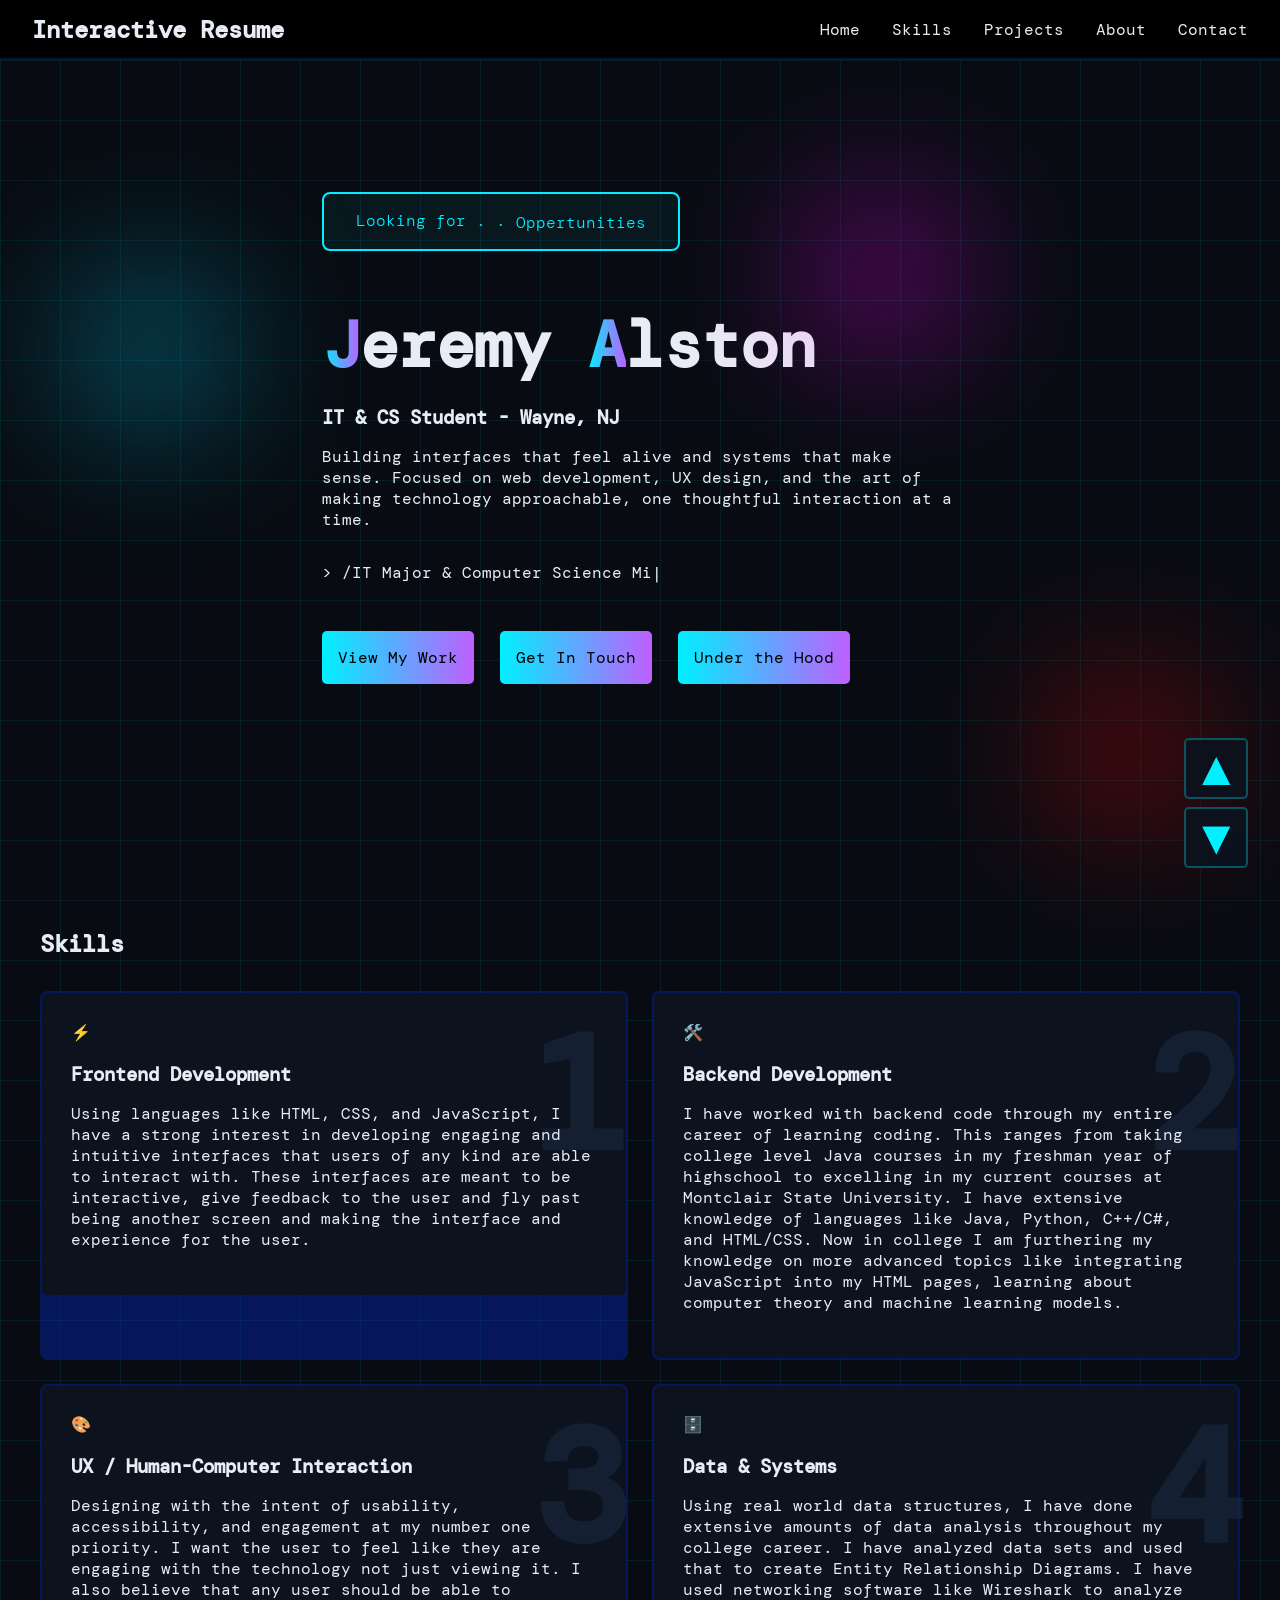
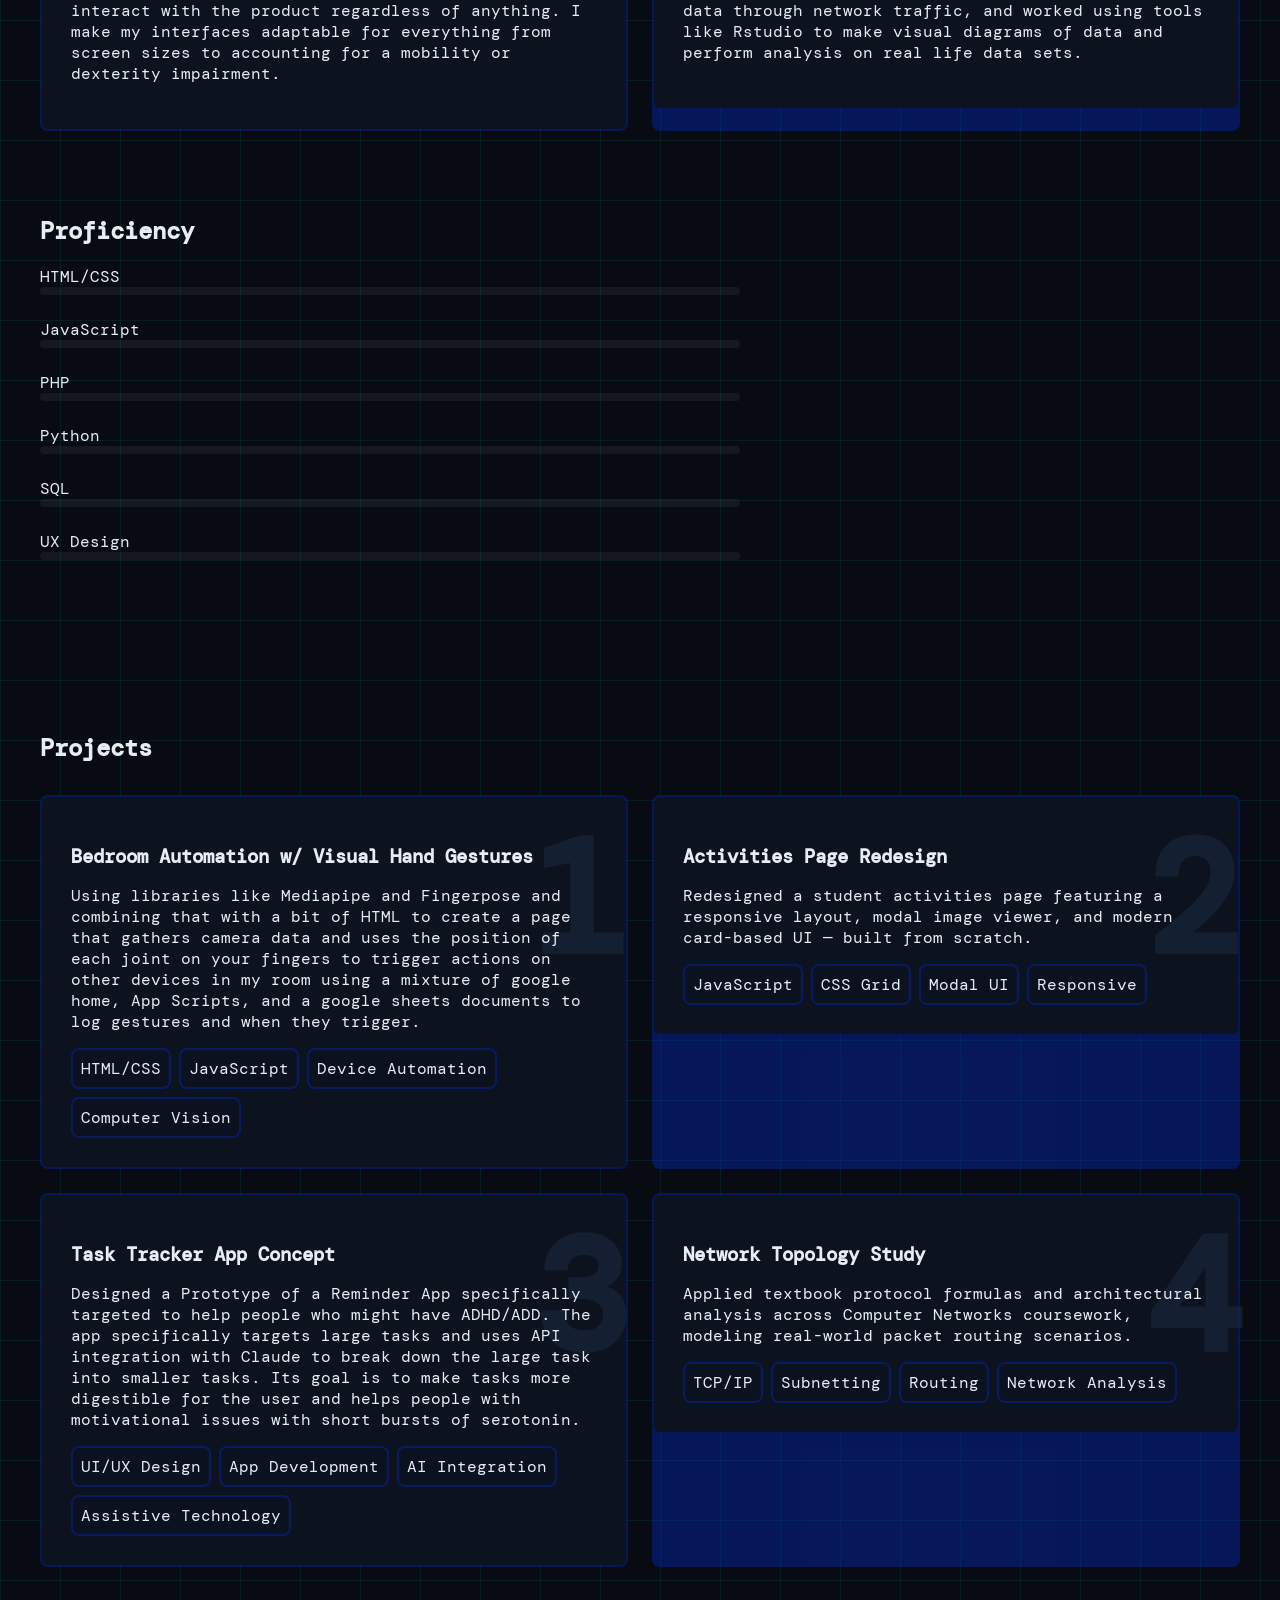
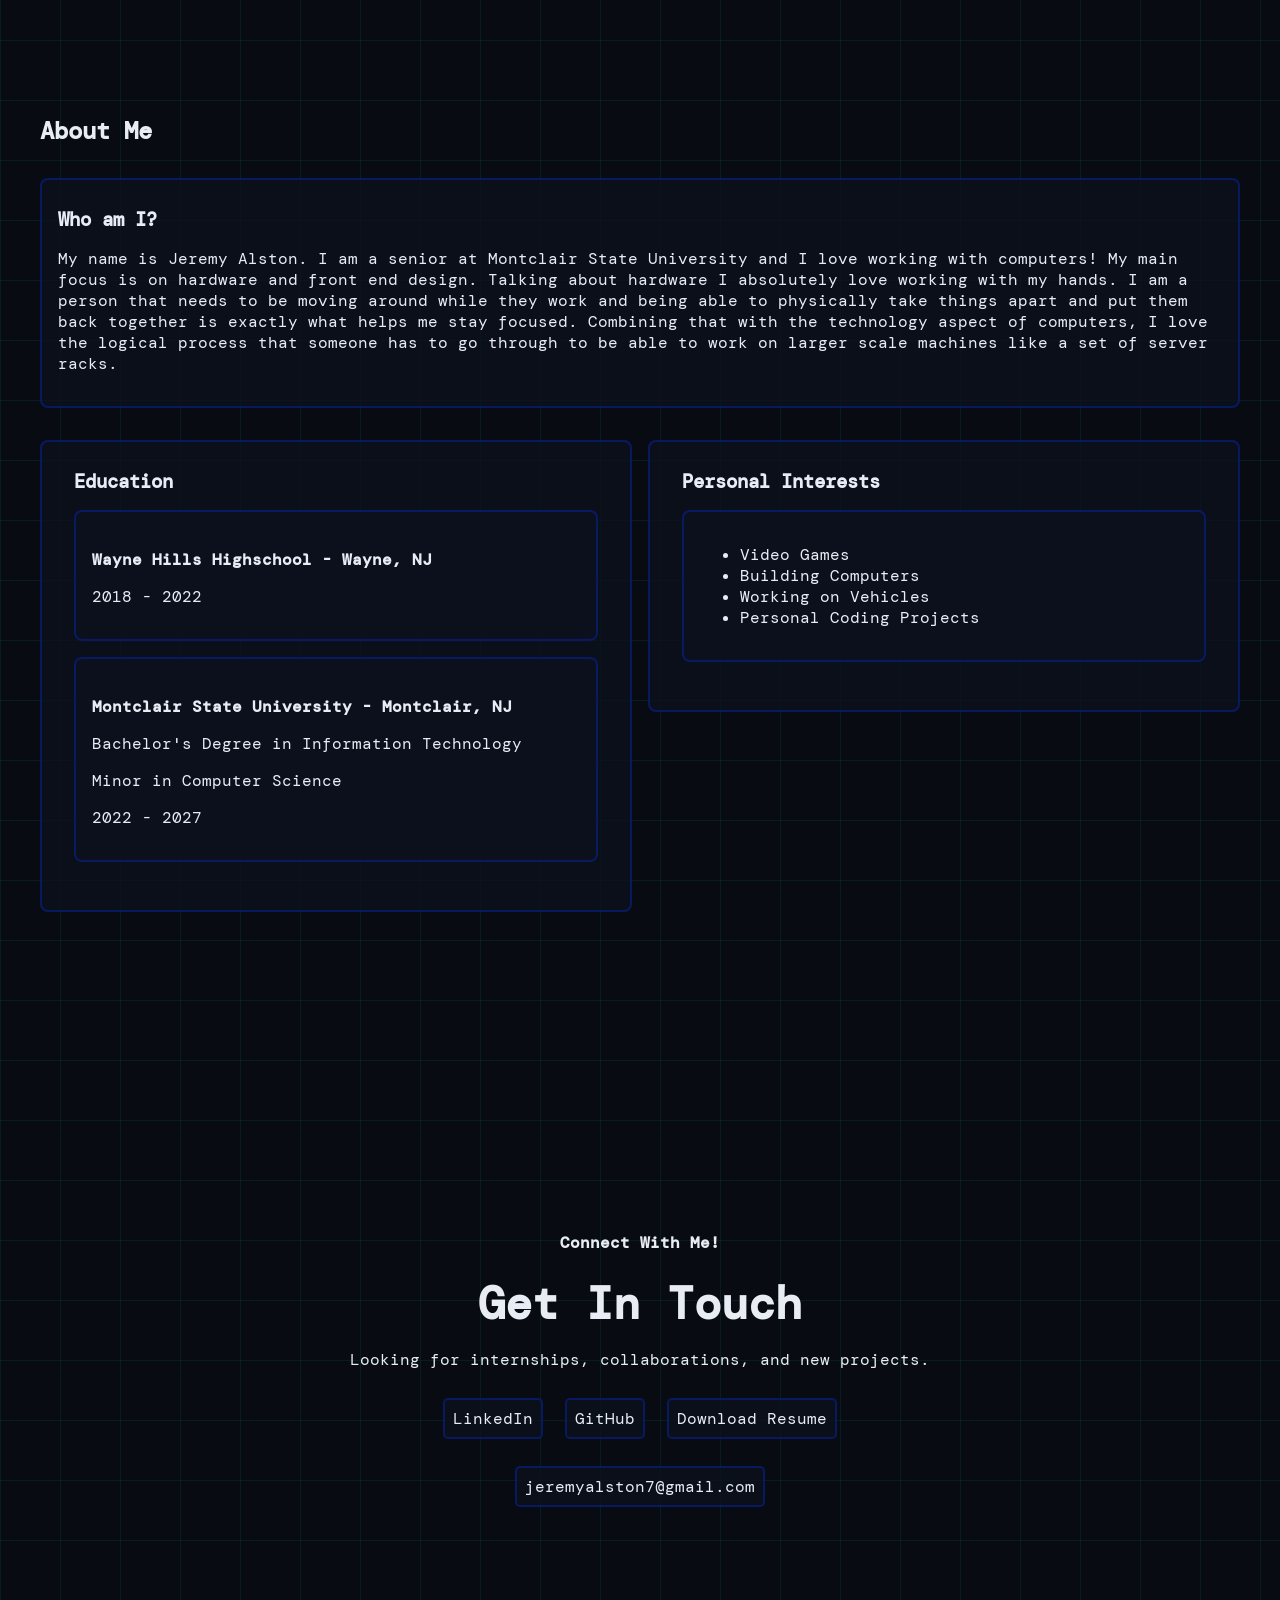
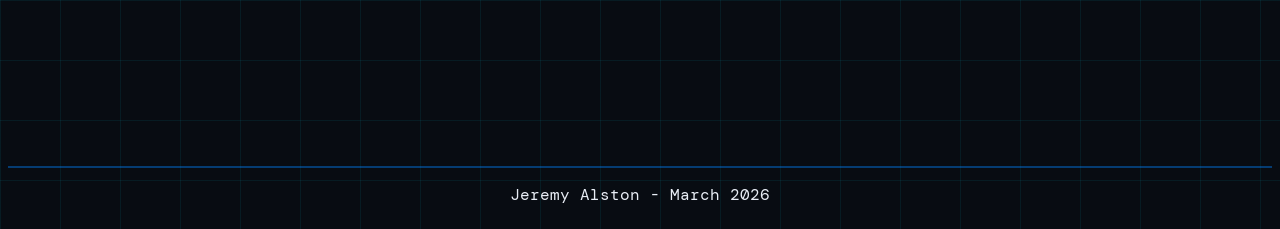
==== index.html @ 50da5c49 "V1.0 Interactive Resume" ====
<!DOCTYPE html>
<html lang="en">
<head>
    <title>Resume-learningV1</title>
    <meta name="viewport" content="width=device-width, initial-scale=1.0">
    <meta charset="UTF-8">
    <link rel="stylesheet" href="style.css">
    <link href="https://fonts.googleapis.com/css2?family=Syne:wght@400;600;700;800&family=DM+Mono:wght@300;400;500&display=swap" rel="stylesheet"/>
</head>

<body>

<!-- ------------------BACKGROUND BLURED ORBS------------------ -->
    <div class="orb1"></div>
    <div class="orb2"></div>
    <div class="orb3"></div>

<!-- ------------------MOBILE MENU OVERLAY------------------ -->
    <div id="mobile-menu-overlay"></div>

<!-- ------------------MOBILE MENU PANEL------------------ -->
    <div id="mobile-menu">
        <ul>
            <li><a href="#home">Home</a></li>
            <li><a href="#skills">Skills</a></li>
            <li><a href="#projects">Projects</a></li>
            <li><a href="#about">About</a></li>
            <li><a href="#contact">Contact</a></li>
        </ul>
    </div>

<!-- ------------------NAVIGATION BAR------------------ -->
    <nav>
        <span id="nav-title">Interactive Resume</span>
        
        <ul id="nav-links">
            <li><a href="#home">Home</a></li>
            <li><a href="#skills">Skills</a></li>
            <li><a href="#projects">Projects</a></li>
            <li><a href="#about">About</a></li>
            <li><a href="#contact">Contact</a></li>
        </ul>

        <button id="hamburger" aria-label="Open menu">
            <span></span>
            <span></span>
            <span></span>
        </button>
    </nav>

<!-- ------------------HOME SECTION------------------ -->
    <section id="home" class="reveal">
        <div id="home-banner-group">
            <span id="home-banner">Looking for . . <span id="slot-text-animation"></span></span>
        </div>
        
        <h1><span class="gradient-text">J</span>eremy <span class="gradient-text">A</span>lston</h1>
        <h3>IT & CS Student - Wayne, NJ</h3>
        <p id="home-text">Building interfaces that feel alive and systems that make sense. Focused on web development, UX design, and the art of making technology approachable, one thoughtful interaction at a time.</p>
        
        <div class="typing-container">
            <span>> /</span><span id="typing-animation"></span><span class="cursor">|</span>
        </div>
        
        <div class="btn-group">
            <a class="btn" href="#projects">View My Work</a>
            <a class="btn" href="#contact">Get In Touch</a>
            <a class="btn" href="features.html">Under the Hood</a>
        </div>

    </section>

<!-- ------------------SKILLS SECTION------------------ -->
    <section id="skills">
        <h2 id="skills-title">Skills</h2>

        <div class="skill-grid">
            <!-- CARD 1 -->
            <div class="skill-card reveal">
                <div class="card-inner">
                    <span class="card-number">1</span>
                    <span>⚡</span>
                    <h3>Frontend Development</h3>
                    <p>Using languages like HTML, CSS, and JavaScript, I have a strong interest in developing engaging and intuitive interfaces that users of any kind are able to interact with. These interfaces are meant to be interactive, give feedback to the user and fly past being another screen and making the interface and experience for the user.</p>
                </div>
            </div>

            <!-- CARD 2 -->
            <div class="skill-card reveal">
                <div class="card-inner">
                    <span class="card-number">2</span>
                    <span>🛠️</span>
                    <h3>Backend Development</h3>
                    <p>I have worked with backend code through my entire career of learning coding. This ranges from taking college level Java courses in my freshman year of highschool to excelling in my current courses at Montclair State University. I have extensive knowledge of languages like Java, Python, C++/C#, and HTML/CSS. Now in college I am furthering my knowledge on more advanced topics like integrating JavaScript into my HTML pages, learning about computer theory and machine learning models.</p>
                </div>
            </div>

            <!-- CARD 3 -->
            <div class="skill-card reveal">
                <div class="card-inner">
                    <span class="card-number">3</span>
                    <span>🎨</span>
                    <h3>UX / Human-Computer Interaction</h3>
                    <p>Designing with the intent of usability, accessibility, and engagement at my number one priority. I want the user to feel like they are engaging with the technology not just viewing it. I also believe that any user should be able to interact with the product regardless of anything. I make my interfaces adaptable for everything from screen sizes to accounting for a mobility or dexterity impairment.</p>
                </div>
            </div>

            <!-- CARD 4 -->
            <div class="skill-card reveal">
                <div class="card-inner">
                    <span class="card-number">4</span>
                    <span>🗄️</span>
                    <h3>Data & Systems</h3>
                    <p>Using real world data structures, I have done extensive amounts of data analysis throughout my college career. I have analyzed data sets and used that to create Entity Relationship Diagrams. I have used networking software like Wireshark to analyze data through network traffic, and worked using tools like Rstudio to make visual diagrams of data and perform analysis on real life data sets.</p>
                </div>
            </div>
        </div>

    </section>

<!-- ------------------PROFICIENCY BARS------------------ -->
    <section id="prof-bar-section">
        <div id="prof-bar-group">
            <h2>Proficiency</h2>
            
            <span class="prof-bar-label">HTML/CSS</span>
            <div class="track-border">
                <div data-width="75%"></div>
            </div>

            <span class="prof-bar-label">JavaScript</span>
            <div class="track-border">
                <div data-width="35%"></div>
            </div>

            <span class="prof-bar-label">PHP</span>
            <div class="track-border">
                <div data-width="25%"></div>
            </div>

            <span class="prof-bar-label">Python</span>
            <div class="track-border">
                <div data-width="40%"></div>
            </div>

            <span class="prof-bar-label">SQL</span>
            <div class="track-border">
                <div data-width="45%"></div>
            </div>

            <span class="prof-bar-label">UX Design</span>
            <div class="track-border">
                <div data-width="80%"></div>
            </div>
        </div>
    </section>

<!-- ------------------PROJECTS SECTION------------------ -->
    <section id="projects">
        <h2 id="projects-title">Projects</h2>
        
        <div class="projects-grid">
            <!-- CARD 1 -->
            <div class="projects-card reveal">
                <div class="card-inner">
                    <span class="card-number">1</span>
                    <h3>Bedroom Automation w/ Visual Hand Gestures</h3>
                    <p>Using libraries like Mediapipe and Fingerpose and combining that with a bit of HTML to create a page that gathers camera data and uses the position of each joint on your fingers to trigger actions on other devices in my room using a mixture of google home, App Scripts, and a google sheets documents to log gestures and when they trigger.</p>
                    <div class="tag-group">
                        <span class="project-tags">HTML/CSS</span>
                        <span class="project-tags">JavaScript</span>
                        <span class="project-tags">Device Automation</span>
                        <span class="project-tags">Computer Vision</span>
                    </div>
                </div>
            </div>

            <!-- CARD 2 -->
            <div class="projects-card reveal">
                <div class="card-inner">
                    <span class="card-number">2</span>
                    <h3>Activities Page Redesign</h3>
                    <p>Redesigned a student activities page featuring a responsive layout, modal image viewer, and modern card-based UI — built from scratch.</p>
                    <div class="tag-group">
                        <span class="project-tags">JavaScript</span>
                        <span class="project-tags">CSS Grid</span>
                        <span class="project-tags">Modal UI</span>
                        <span class="project-tags">Responsive</span>
                    </div>
                </div>    
            </div>

            <!-- CARD 3 -->
            <div class="projects-card reveal">
                <div class="card-inner">
                    <span class="card-number">3</span>
                    <h3>Task Tracker App Concept</h3>
                    <p>Designed a Prototype of a Reminder App specifically targeted to help people who might have ADHD/ADD. The app specifically targets large tasks and uses API integration with Claude to break down the large task into smaller tasks. Its goal is to make tasks more digestible for the user and helps people with motivational issues with short bursts of serotonin.</p>
                    <div class="tag-group">
                        <span class="project-tags">UI/UX Design</span>
                        <span class="project-tags">App Development</span>
                        <span class="project-tags">AI Integration</span>
                        <span class="project-tags">Assistive Technology</span>
                    </div>
                </div>
            </div>

            <!-- CARD 4 -->
            <div class="projects-card reveal">
                <div class="card-inner">
                    <span class="card-number">4</span>
                    <h3>Network Topology Study</h3>
                    <p>Applied textbook protocol formulas and architectural analysis across Computer Networks coursework, modeling real-world packet routing scenarios.</p>
                    <div class="tag-group">
                        <span class="project-tags">TCP/IP</span>
                        <span class="project-tags">Subnetting</span>
                        <span class="project-tags">Routing</span>
                        <span class="project-tags">Network Analysis</span>
                    </div>
                </div>    
            </div>
        </div>
    </section>

<!-- ------------------ABOUT SECTION------------------ -->
    <section id="about">
        <h2 id="about-title">About Me</h2>

        <div class="wai-group reveal">
            <h3 id="wai-title">Who am I?</h3>
            <p class="wai-content">My name is Jeremy Alston. I am a senior at Montclair State University and I love working with computers! 
                My main focus is on hardware and front end design. Talking about hardware I absolutely love working with my hands. 
                I am a person that needs to be moving around while they work and being able to physically take things apart and put them back together is exactly what helps me stay focused. 
                Combining that with the technology aspect of computers, I love the logical process that someone has to go through to be able to work on larger scale machines like a set of server racks.</p>
        </div>

        <div id="about-grid-group">
            <div>
                <div class="education-group reveal">
                    <h3 id="education-title">Education</h3>
                    <div class="education-tags reveal">
                        <h4 class="education-subtitle">Wayne Hills Highschool - Wayne, NJ</h4>
                        <p>2018 - 2022</p>
                    </div>

                    <div class="education-tags reveal">
                        <h4 class="education-subtitle">Montclair State University - Montclair, NJ</h4>
                        <p>Bachelor's Degree in Information Technology</p>
                        <p>Minor in Computer Science</p>
                        <p>2022 - 2027</p>
                    </div>
                </div>
            </div>

            <div>
                <div class="personal-group reveal">
                    <h3 id="personal-title">Personal Interests</h3>
                    <div class="personal-content-group">
                        <ul>
                            <li>Video Games</li>
                            <li>Building Computers</li>
                            <li>Working on Vehicles</li>
                            <li>Personal Coding Projects</li>
                        </ul>
                    </div>
                </div>
            </div>
        </div>
    </section>

<!-- ------------------CONTACT ME SECTION------------------ -->
    <section id="contact">
        <div class="contact-header-content reveal">
            <h4 id="contact-subtitle">Connect With Me!</h4>
            <h2 id="contact-title">Get In Touch</h2>
            <p id="contact-text">Looking for internships, collaborations, and new projects.</p>
        </div>

        <div>
            <ul class="contact-link-list reveal">
                <li class="contact-items"><a href="https://www.linkedin.com/feed/">LinkedIn</a></li>
                <li class="contact-items"><a href="https://github.com">GitHub</a></li>
                <li class="contact-items"><a href="">Download Resume</a></li>
            </ul>
        </div>
        <div id="copy-email-group">
            <span id="copy-email">jeremyalston7@gmail.com</span>
        </div>
        <span id="copy-confirm">Copied!</span>
    </section>

<!-- ------------------FOOTER------------------ -->
    <footer id="footer">Jeremy Alston - March 2026</footer>

<!-- ------------------SCROLL NAVIGATION ARROWS------------------ -->
    <div id="scroll-nav">
        <button id="scroll-up" class="scroll-arrow">▲</button>
        <button id="scroll-down" class="scroll-arrow">▼</button>
    </div>

    <script src="script.js"></script>
</body>
</html>
---- style.css ----
/* ------------------GLOBAL RESET------------------ */
*
{
    box-sizing: border-box;
}

/* ------------------ENTIRE PAGE------------------ */
html
{
    scroll-padding-top: 60px;
    scroll-behavior: smooth;
}

.gradient-text
{
    background: linear-gradient(90deg, #00f0ff, #bf5fff);
    -webkit-background-clip: text;
    background-clip: text;
    -webkit-text-fill-color: transparent;
}

/* ------------------NAVIGATION BAR------------------ */
nav
{
    display: flex;
    justify-content: space-between;
    align-items: center;
    padding: 1rem 2rem;
    position: fixed;
    top: 0;
    left: 0;
    right: 0;
    background-color: #000000;
    border-bottom: 2px solid rgba(0, 132, 255, 0.205);
    z-index: 7;
    height: 60px;
}

/* NAVIGATION BAR ITEMS */
nav ul
{
    display: flex;
    list-style: none;
    padding: 0;
    margin: 0;
    gap: 2rem;
}

/* NAVIGATION BAR LINKS */
nav ul a
{
    color: #e8edf5;
    text-decoration: none;
}

#nav-title
{
    font-size: x-large;
    font-weight: bold;
}

/* ------------------HAMBURGER BUTTON------------------ */
#hamburger
{
    display: none;
    flex-direction: column;
    justify-content: space-between;
    width: 28px;
    height: 20px;
    background: none;
    border: none;
    cursor: pointer;
    padding: 0;
    z-index: 10;
}

#hamburger span
{
    display: block;
    width: 100%;
    height: 2px;
    background-color: #e8edf5;
    border-radius: 2px;
    transition: all 0.3s ease;
}

/* HAMBURGER OPEN STATE - animates into X */
#hamburger.open span:nth-child(1)
{
    transform: translateY(9px) rotate(45deg);
}

#hamburger.open span:nth-child(2)
{
    opacity: 0;
}

#hamburger.open span:nth-child(3)
{
    transform: translateY(-9px) rotate(-45deg);
}

/* ------------------MOBILE MENU OVERLAY------------------ */
#mobile-menu-overlay
{
    display: none;
    position: fixed;
    inset: 0;
    background: rgba(0, 0, 0, 0.6);
    backdrop-filter: blur(4px);
    z-index: 8;
    opacity: 0;
    transition: opacity 0.3s ease;
}

#mobile-menu-overlay.active
{
    opacity: 1;
}

/* ------------------MOBILE MENU PANEL------------------ */
#mobile-menu
{
    position: fixed;
    top: 0;
    right: 0;
    width: 70%;
    max-width: 300px;
    height: 100%;
    background-color: #080c12;
    border-left: 2px solid rgba(0, 132, 255, 0.3);
    z-index: 9;
    transform: translateX(100%);
    transition: transform 0.3s ease;
    padding: 5rem 2rem 2rem 2rem;
}

#mobile-menu.open
{
    transform: translateX(0);
}

#mobile-menu ul
{
    list-style: none;
    padding: 0;
    margin: 0;
    display: flex;
    flex-direction: column;
    gap: 2rem;
}

#mobile-menu ul a
{
    color: #e8edf5;
    text-decoration: none;
    font-size: 1.5rem;
}

#mobile-menu ul a:hover
{
    color: #00f0ff;
}

/* ------------------BODY------------------ */
body
{
    background-color: #080c12;
    background-image: 
        linear-gradient(rgba(0, 240, 255, 0.07) 1px, transparent 1px),
        linear-gradient(90deg, rgba(0, 240, 255, 0.07) 1px, transparent 1px);
    background-size: 60px 60px;
    color: #e8edf5;
    font-family: 'DM Mono', monospace;
    overflow-x: hidden;
}

/* ------------------BACKGROUND ORBS------------------ */
.orb1
{
    width: 100px;
    height: 100px;
    top: 300px; left: 100px;
    border-radius: 50%;
    background-color: #00d9ff;
    filter: blur(80px);
    position: fixed;
    z-index: 0;
    opacity: 100%;
    animation: drift 10s ease-in-out infinite alternate;
}

.orb2
{
    width: 100px;
    height: 100px;
    bottom: 100px; right: 100px;
    border-radius: 50%;
    background-color: rgb(255, 0, 0);
    filter: blur(80px);
    position: fixed;
    z-index: 0;
    opacity: 100%;
    animation: drift 10s ease-in-out infinite alternate;
}

.orb3
{
    width: 100px;
    height: 100px;
    top: 25%; left: 65%;
    border-radius: 50%;
    background-color: magenta;
    filter: blur(80px);
    position: fixed;
    z-index: 0;
    opacity: 100%;
    animation: drift 10s ease-in-out infinite alternate;
}

@keyframes drift
{
    from {transform: translate(0, 0); }
    to { transform: translate(120px, 90px);}
}

/* ------------------HOME SECTION------------------ */
#home
{
    padding: 6rem 2rem;
    max-width: 700px;
    margin: auto;
    margin-top: 6rem;
}

#home-banner-group
{
    padding: 1rem;
    border: 2px solid #00f0ff;
    border-radius: 8px;
    color: #00f0ff;
    background-color: rgba(0, 240, 255, 0.05);
    width: fit-content;
    min-width: 330px;
}

#home-banner
{
    font-weight: lighter;
    font-size: medium;
    padding: 1rem;
}

/* ------------------SLOT MACHINE ANIMATION------------------ */
@keyframes slideIn
{
    from { transform: translateY(100%); }
    to { transform: translateY(0%); }
}

@keyframes slideOut
{
    from { transform: translateY(0); }
    to { transform: translateY(-100%); }
}

#slot-text-animation
{
    display: inline-block;
    overflow: hidden;
    vertical-align: middle;
}

/* ------------------TEXT HOME SECTION------------------ */
h1
{
    font-size: 4rem;
    margin-bottom: 1rem;
}

h3
{
    margin-bottom: 1rem;
}

#home-text
{
    margin-bottom: 2rem;
}

/* ------------------TYPING ANIMATION CODE------------------ */
.cursor 
{
    animation: blink 1s step-end infinite;
}

@keyframes blink 
{
    50% { opacity: 0; }
}

/* ------------------HOMEPAGE SECTION BUTTONS------------------ */
.btn
{
    background: linear-gradient(90deg, #00f0ff, #bf5fff);
    padding: 1rem;
    text-decoration: none;
    color: #000000;
    margin-right: 1rem;
    border-radius: 5px;
    display: inline-block;
}

.btn:hover
{
    transform: scale(1.085);
    transition: transform 0.3s ease, z-index 0.3s;
}

.btn-group
{
    display: block;
    margin-top: 3rem;
}

/* ------------------CARDS FORMATTING------------------ */
.card-number
{
    position: absolute;
    top: 0rem;
    right: 0rem;
    font-size: 10rem;
    font-weight: bold;
    color: rgba(29, 43, 70, 0.5);
    z-index: 0;
}

.skill-card h3, .projects-card h3, .skill-card p, .projects-card p 
{
    position: relative;
    z-index: 1;
}

.skill-card:hover, .projects-card:hover
{
    transform: scale(1.085);
    z-index: 2;
    transition: transform 0.3s ease;
}

/* ------------------SKILLS SECTION------------------ */
#skills
{
    padding: 2rem;
    margin-top: 6rem;
}

#skills-title
{
    margin-bottom: 2rem;
}

.skill-card
{
    background-color: rgba(12, 18, 30, 0.7);
    padding: 1.8rem;
    border-radius: 8px;
    border: 2px solid rgba(0, 51, 255, 0.3);
    position: relative;
    transition: transform 0.3s ease, z-index 0.3s;
}

.skill-grid
{
    display: grid;
    grid-template-columns: repeat(2, 1fr);
    gap: 1.5rem;
}

/* ------------------PROFICIENCY BARS------------------ */
#prof-bar-section
{
    padding: 2rem;
}

#prof-bar-group
{
    max-width: 700px;
}

.track-border
{
    width: 100%;
    height: 8px;
    background-color: rgba(255, 255, 255, 0.05);
    border-radius: 4px;
    margin-bottom: 1.5rem;
}

.track-border div
{
    height: 100%;
    border-radius: 4px;
    background: linear-gradient(90deg, #00f0ff, #bf5fff);
    width: 0;
    transition: width 1.2s ease;
}

/* ------------------PROJECTS SECTION------------------ */
#projects
{
    padding: 2rem;
    margin-top: 4rem;
}

#projects-title
{
    margin-bottom: 2rem;
}

.projects-card
{
    background-color: rgba(12, 18, 30, 0.7);
    padding: 1.8rem;
    border-radius: 8px;
    border: 2px solid rgba(0, 51, 255, 0.3);
    position: relative;
    transition: transform 0.3s ease, z-index 0.3s;
}

.projects-grid
{
    display: grid;
    grid-template-columns: repeat(2, 1fr);
    gap: 1.5rem;
    align-items: stretch;
}

.tag-group
{
    display: flex;
    flex-wrap: wrap;
    gap: 0.5rem;
    margin-top: 1rem;
}

.project-tags
{
    background-color: rgba(12, 18, 30, 0.7);
    padding: 0.5rem;
    border-radius: 8px;
    border: 2px solid rgba(0, 51, 255, 0.3);
    position: relative;
}

.project-tags:hover
{
    border: 2px solid rgba(0, 132, 255, 0.522);
}

/* ------------------ABOUT SECTION------------------ */
#about
{
    padding: 2rem;
    margin-top: 4rem;
}

#about-title
{
    margin-bottom: 2rem;
}

.wai-group
{
    background-color: rgba(12, 18, 30, 0.7);
    padding: 1rem;
    padding-top: 0.5rem;
    border-radius: 8px;
    border: 2px solid rgba(0, 51, 255, 0.3);
    margin-bottom: 2rem;
}

#wai-title
{
    margin-bottom: 1rem;
}

.wai-content
{
    margin-bottom: 1rem;
}

#about-grid-group
{
    display: grid;
    grid-template-columns: 1fr 1fr;
    gap: 1rem;
}

.education-group
{
    background-color: rgba(12, 18, 30, 0.7);
    padding: 2rem;
    padding-top: 0.5rem;
    border-radius: 8px;
    border: 2px solid rgba(0, 51, 255, 0.3);
    margin-bottom: 2rem;
}

#education-title
{
    margin-bottom: 1rem;
}

.education-tags
{
    background-color: rgba(12, 18, 30, 0.7);
    padding: 1rem;
    border-radius: 8px;
    border: 2px solid rgba(0, 51, 255, 0.3);
    margin-bottom: 1rem;
}

.education-subtitle
{
    margin-bottom: 0rem;
}

.personal-group
{
    background-color: rgba(12, 18, 30, 0.7);
    padding: 2rem;
    padding-top: 0.5rem;
    border-radius: 8px;
    border: 2px solid rgba(0, 51, 255, 0.3);
}

#personal-title
{
    margin-bottom: 1rem;
}

.personal-content-group
{
    background-color: rgba(12, 18, 30, 0.7);
    padding: 1rem;
    border-radius: 8px;
    border: 2px solid rgba(0, 51, 255, 0.3);
    margin-bottom: 1rem;
}

.personal-content
{
    margin-bottom: 1rem;
}

/* ------------------CONTACT ME SECTION------------------ */
#contact
{
    margin-top: 16rem;
}

#contact-subtitle
{
    text-align: center;
}

#contact-title
{
    text-align: center;
    font-size: 45px;
    margin: 0;
}

#contact-text
{
    text-align: center;
}

.contact-header-content
{
    text-align: center;
}

.contact-link-list
{
    text-align: center;
    display: flex;
    justify-content: center;
    flex-wrap: wrap;
    padding: 0;
}

.contact-items
{
    border: 2px solid rgba(0, 51, 255, 0.3);
    background-color: rgba(12, 18, 30, 0.7);
    padding: 0.5rem;
    list-style: none;
    margin: 0.7rem;
    border-radius: 5px;
    transition: transform 0.3s ease, z-index 0.3s;
}

.contact-items:hover
{
    transform: scale(1.085);
    z-index: 2;
    border: 2px solid rgba(0, 132, 255, 0.522);
    background-color: rgb(12, 18, 30);
}

.contact-items a
{
    text-decoration: none;
    color: #e8edf5;
}

/* ------------------COPY EMAIL CODE------------------ */
#copy-email
{
    color: #e8edf5;
    padding: 0.5rem;
    display: inline-block;
}

#copy-email-group
{
    border: 2px solid rgba(0, 51, 255, 0.3);
    background-color: rgb(12, 18, 30, 0.7);
    width: fit-content;
    margin: 0 auto;
    border-radius: 5px;
    transition: transform 0.3s ease, z-index 0.3s;
    margin-bottom: 1rem;
    cursor: pointer;
}

#copy-email-group:hover
{
    transform: scale(1.085);
    z-index: 2;
    border: 2px solid rgba(0, 132, 255, 0.522);
    background-color: rgb(12, 18, 30);
}

#copy-confirm 
{
    opacity: 0;
    transition: opacity 0.3s ease;
    color: #00f0ff;
    text-align: center;
    font-size: 0.85rem;
    border: 1px solid rgba(0, 240, 255, 0.3);
    padding: 0.5rem;
    border-radius: 5px;
    background-color: rgba(0, 240, 255, 0.05);
    display: block;
    width: fit-content;
    margin: 0 auto;
}

/* ------------------FOOTER------------------ */
#footer
{
    border-top: 2px solid rgba(0, 132, 255, 0.405);
    padding: 1rem 2rem;
    text-align: center;
    margin-top: 13rem;
    width: 100%;
}

/* ------------------JAVASCRIPT CODE------------------ */
.reveal
{
    opacity: 0;
    transition: opacity 0.7s ease, transform 0.3s ease;
    scroll-margin-top: 60px;
}

.reveal.visible
{
    opacity: 1;
    transition: opacity 0.7s ease, transform 0.3s ease;
}

/* ------------------CARD GRADIENT ANIMATION------------------ */
.skill-card, .projects-card 
{
    border: none;
    padding: 2px;
    background: rgba(0, 51, 255, 0.3);
    transition: transform 0.3s ease, opacity 0.7s ease;
}

.card-inner 
{
    background-color: rgb(12, 18, 30);
    border-radius: 6px;
    padding: 1.8rem;
    overflow: hidden;
}

/* ------------------SCROLL NAVIGATION ARROWS------------------ */
#scroll-nav 
{
    position: fixed;
    bottom: 2rem;
    right: 2rem;
    display: flex;
    flex-direction: column;
    gap: 0.5rem;
    z-index: 100;
}

.scroll-arrow 
{
    background: rgba(12, 18, 30, 0.9);
    border: 2px solid rgba(0, 240, 255, 0.3);
    color: #00f0ff;
    width: fit-content;
    height: fit-content;
    border-radius: 5px;
    cursor: pointer;
    font-size: 3rem;
    transition: all 0.3s ease;
}

.scroll-arrow:hover 
{
    border-color: rgba(0, 240, 255, 0.8);
    background: rgba(0, 240, 255, 0.1);
    transform: scale(1.1);
}

/* ------------------MEDIA QUERIES AND SCREEN SIZING------------------ */
@media (max-width: 768px)
{
    /* SHOW HAMBURGER, HIDE NAV LINKS */
    #nav-links
    {
        display: none;
    }

    #hamburger
    {
        display: flex;
    }

    /* MOBILE MENU OVERLAY BECOMES VISIBLE WHEN ACTIVE */
    #mobile-menu-overlay
    {
        display: block;
        pointer-events: none;
    }

    #mobile-menu-overlay.active
    {
        pointer-events: all;
    }

    /* TYPOGRAPHY */
    h1
    {
        font-size: 2.5rem;
    }

    /* HOME SECTION */
    #home
    {
        padding: 5rem 1.5rem 3rem 1.5rem;
    }

    #home-banner-group
    {
        min-width: unset;
        width: 100%;
    }

    .btn-group
    {
        display: flex;
        flex-direction: column;
        gap: 1rem;
        align-items: flex-start;
    }

    .btn
    {
        margin-right: 0;
    }

    /* GRIDS TO SINGLE COLUMN */
    .skill-grid,
    .projects-grid,
    #about-grid-group
    {
        grid-template-columns: 1fr;
    }

    /* SECTION PADDING */
    #skills,
    #projects,
    #about,
    #prof-bar-section
    {
        padding: 2rem 1.5rem;
    }

    /* ABOUT CARDS MARGIN FIX */
    .wai-group,
    .education-group,
    .personal-group
    {
        margin-left: 0;
        margin-right: 0;
    }

    /* TAGS WRAP */
    .tag-group
    {
        flex-wrap: wrap;
    }

    /* HIDE SCROLL ARROWS ON MOBILE */
    #scroll-nav
    {
        display: none;
    }

    /* DISABLE HOVER SCALE ON TOUCH DEVICES */
    .skill-card:hover,
    .projects-card:hover,
    .btn:hover,
    .contact-items:hover,
    #copy-email-group:hover
    {
        transform: none;
    }

    /* FOOTER */
    #footer
    {
        margin-top: 6rem;
    }
}
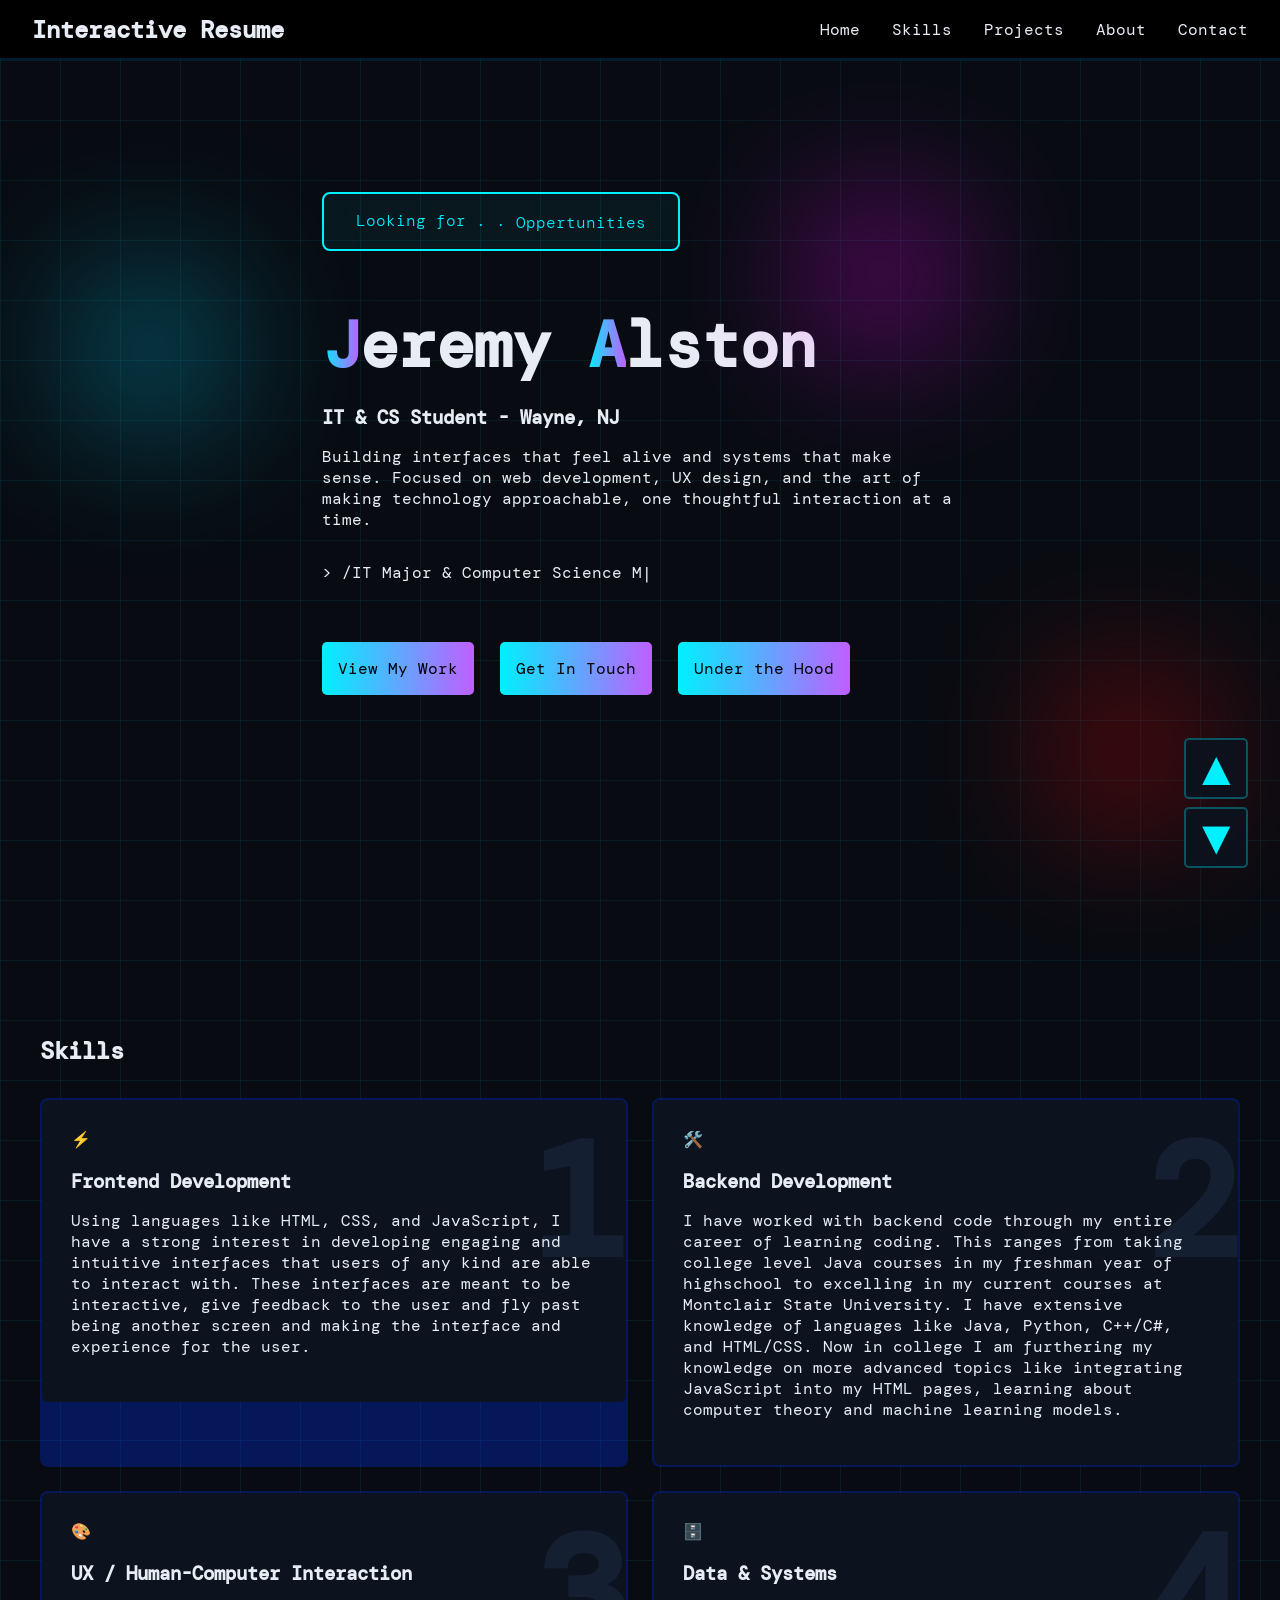
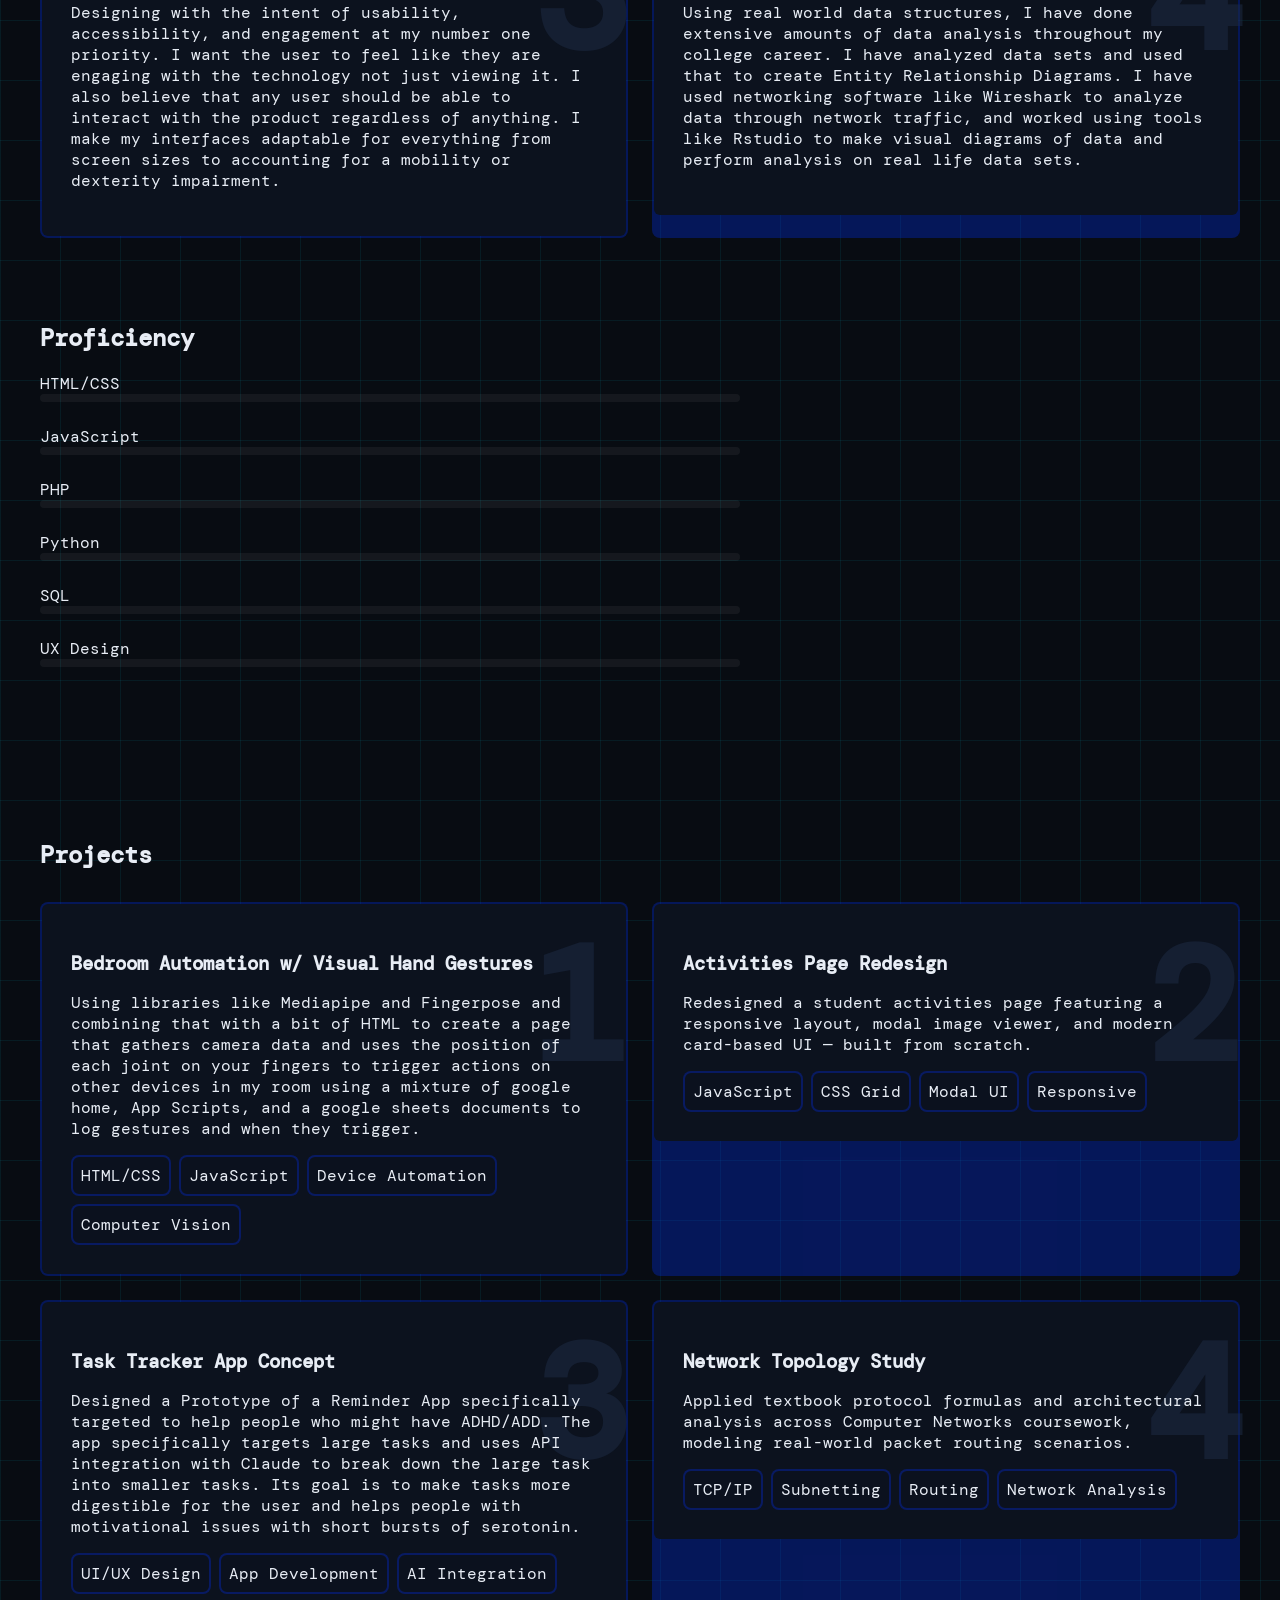
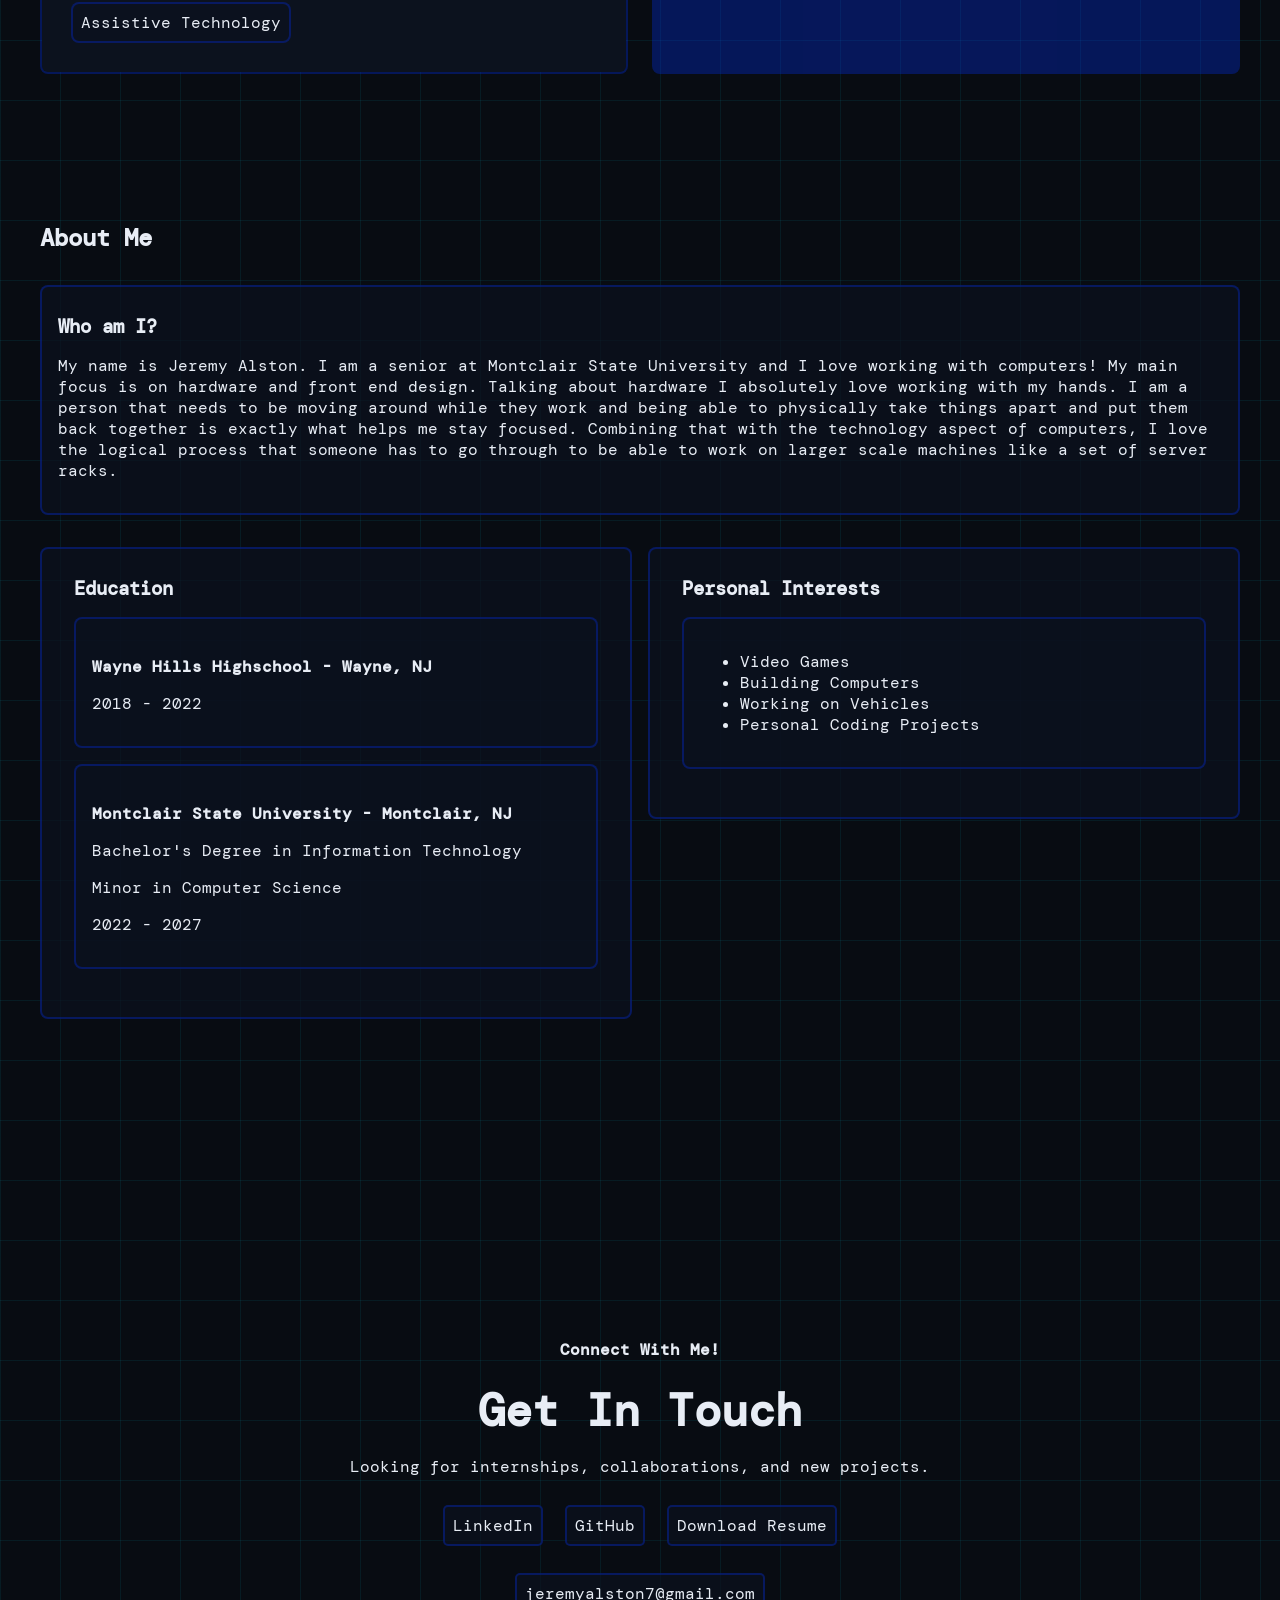
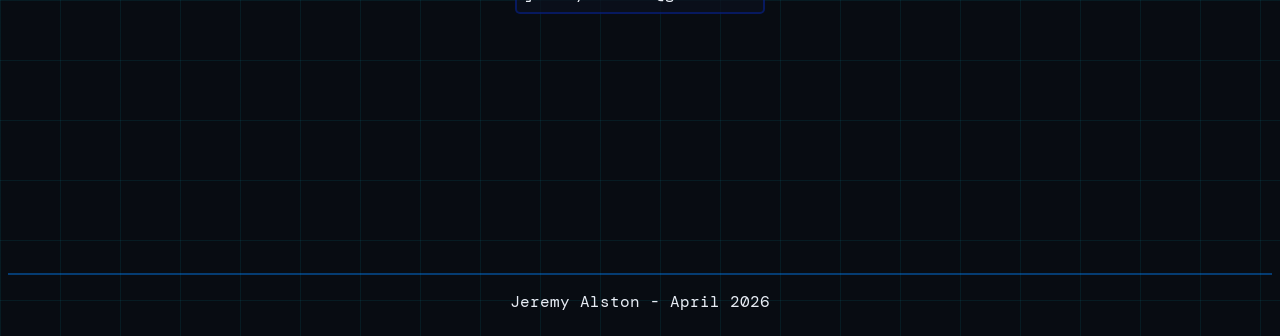
==== commit 9f8899a1: "V1.1" ====
--- a/index.html
+++ b/index.html
@@ -279,7 +279,7 @@
         <div>
             <ul class="contact-link-list reveal">
                 <li class="contact-items"><a href="https://www.linkedin.com/feed/">LinkedIn</a></li>
-                <li class="contact-items"><a href="https://github.com">GitHub</a></li>
+                <li class="contact-items"><a href="https://github.com/JeremyAlston7">GitHub</a></li>
                 <li class="contact-items"><a href="">Download Resume</a></li>
             </ul>
         </div>
@@ -290,7 +290,7 @@
     </section>
 
 <!-- ------------------FOOTER------------------ -->
-    <footer id="footer">Jeremy Alston - March 2026</footer>
+    <footer id="footer">Jeremy Alston - April 2026</footer>
 
 <!-- ------------------SCROLL NAVIGATION ARROWS------------------ -->
     <div id="scroll-nav">
--- a/style.css
+++ b/style.css
@@ -247,7 +247,7 @@
 #home-banner
 {
     font-weight: lighter;
-    font-size: medium;
+    font-size: 1rem;
     padding: 1rem;
 }
 
@@ -269,6 +269,7 @@
     display: inline-block;
     overflow: hidden;
     vertical-align: middle;
+    font-size: 1rem;
 }
 
 /* ------------------TEXT HOME SECTION------------------ */
@@ -292,6 +293,11 @@
 .cursor 
 {
     animation: blink 1s step-end infinite;
+}
+
+.typing-container
+{
+    height: 2rem;
 }
 
 @keyframes blink 
@@ -352,7 +358,7 @@
 #skills
 {
     padding: 2rem;
-    margin-top: 6rem;
+    margin-top: 12rem;
 }
 
 #skills-title
@@ -470,6 +476,12 @@
     margin-bottom: 2rem;
 }
 
+.wai-group, .education-group, .personal-group
+{
+    position: relative;
+    z-index: 1;
+}
+
 .wai-group
 {
     background-color: rgba(12, 18, 30, 0.7);
@@ -589,6 +601,7 @@
     justify-content: center;
     flex-wrap: wrap;
     padding: 0;
+    z-index: 1;
 }
 
 .contact-items
@@ -777,17 +790,24 @@
         width: 100%;
     }
 
+    #slot-text-animation, #home-banner
+    {
+        font-size: 0.9rem;
+    }
+
     .btn-group
     {
         display: flex;
         flex-direction: column;
         gap: 1rem;
-        align-items: flex-start;
+        align-items: center;
     }
 
     .btn
     {
         margin-right: 0;
+        text-align: center;
+        justify-content: center;
     }
 
     /* GRIDS TO SINGLE COLUMN */
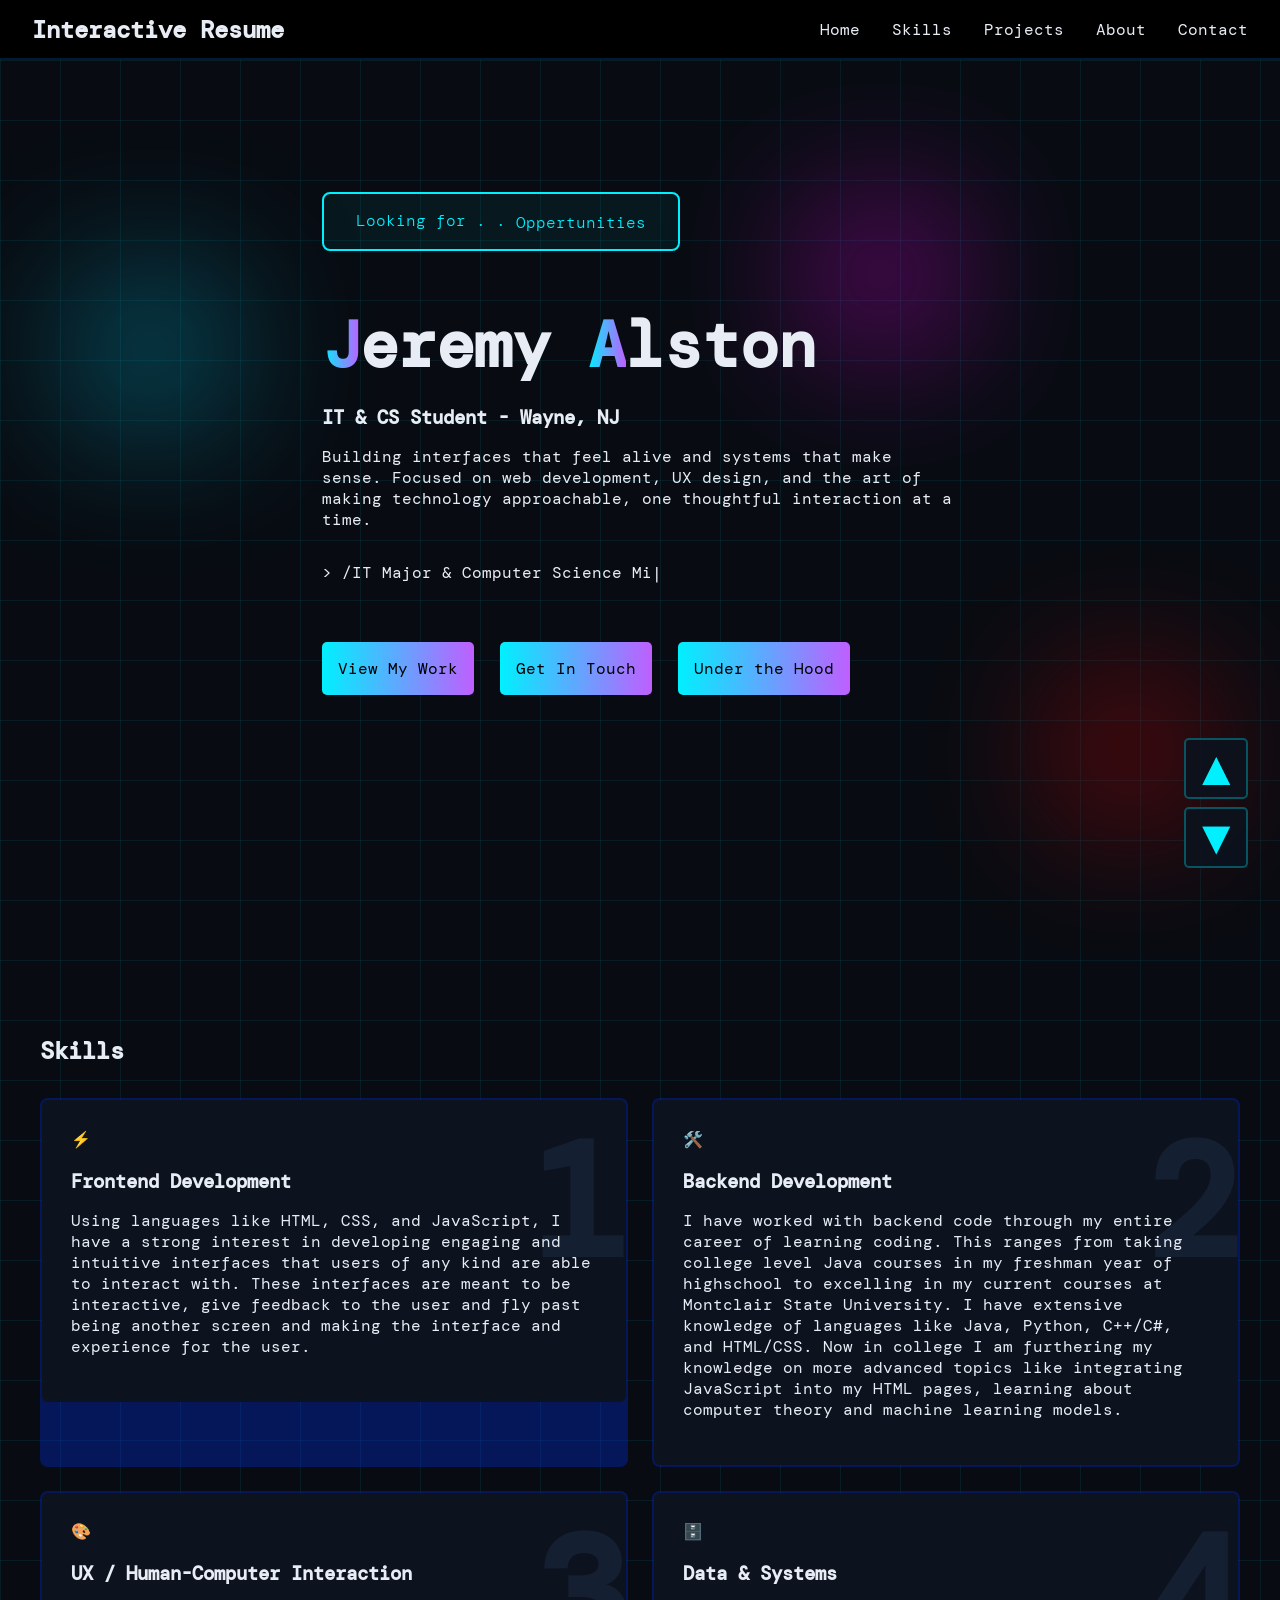
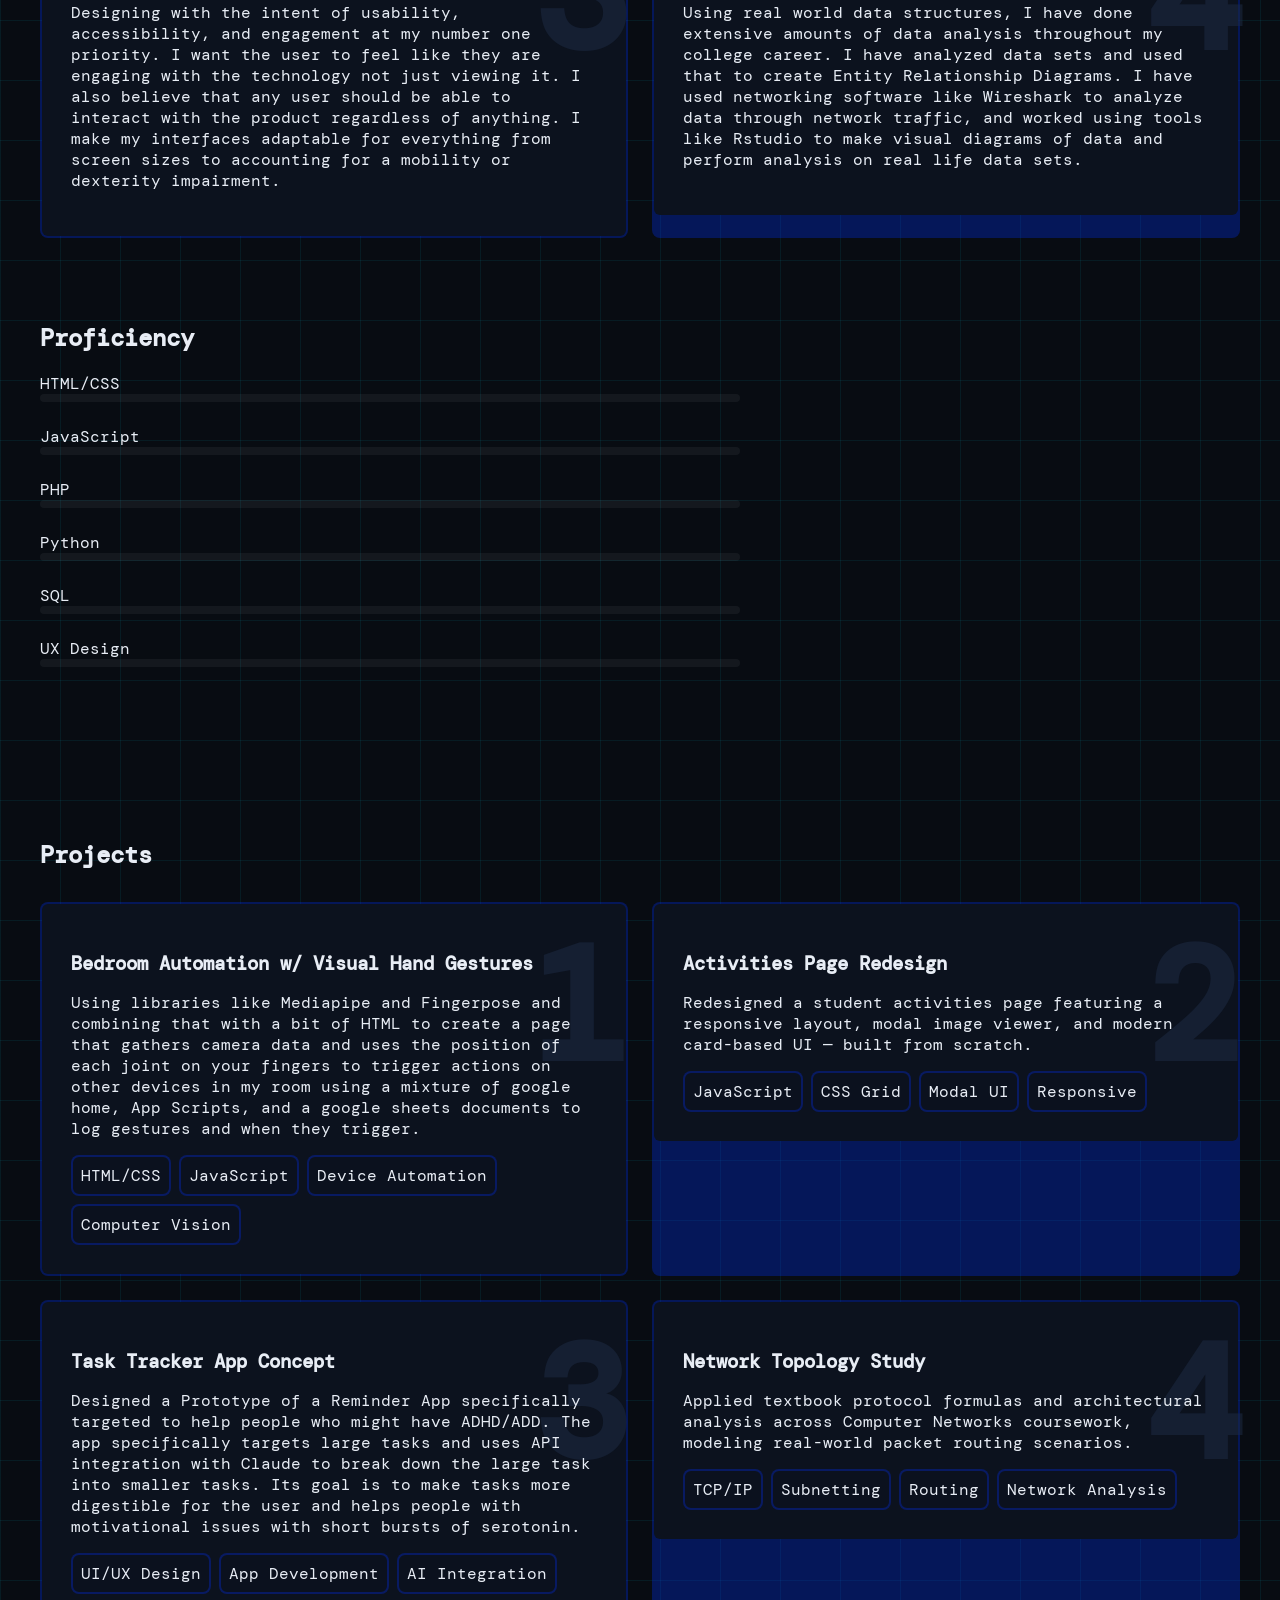
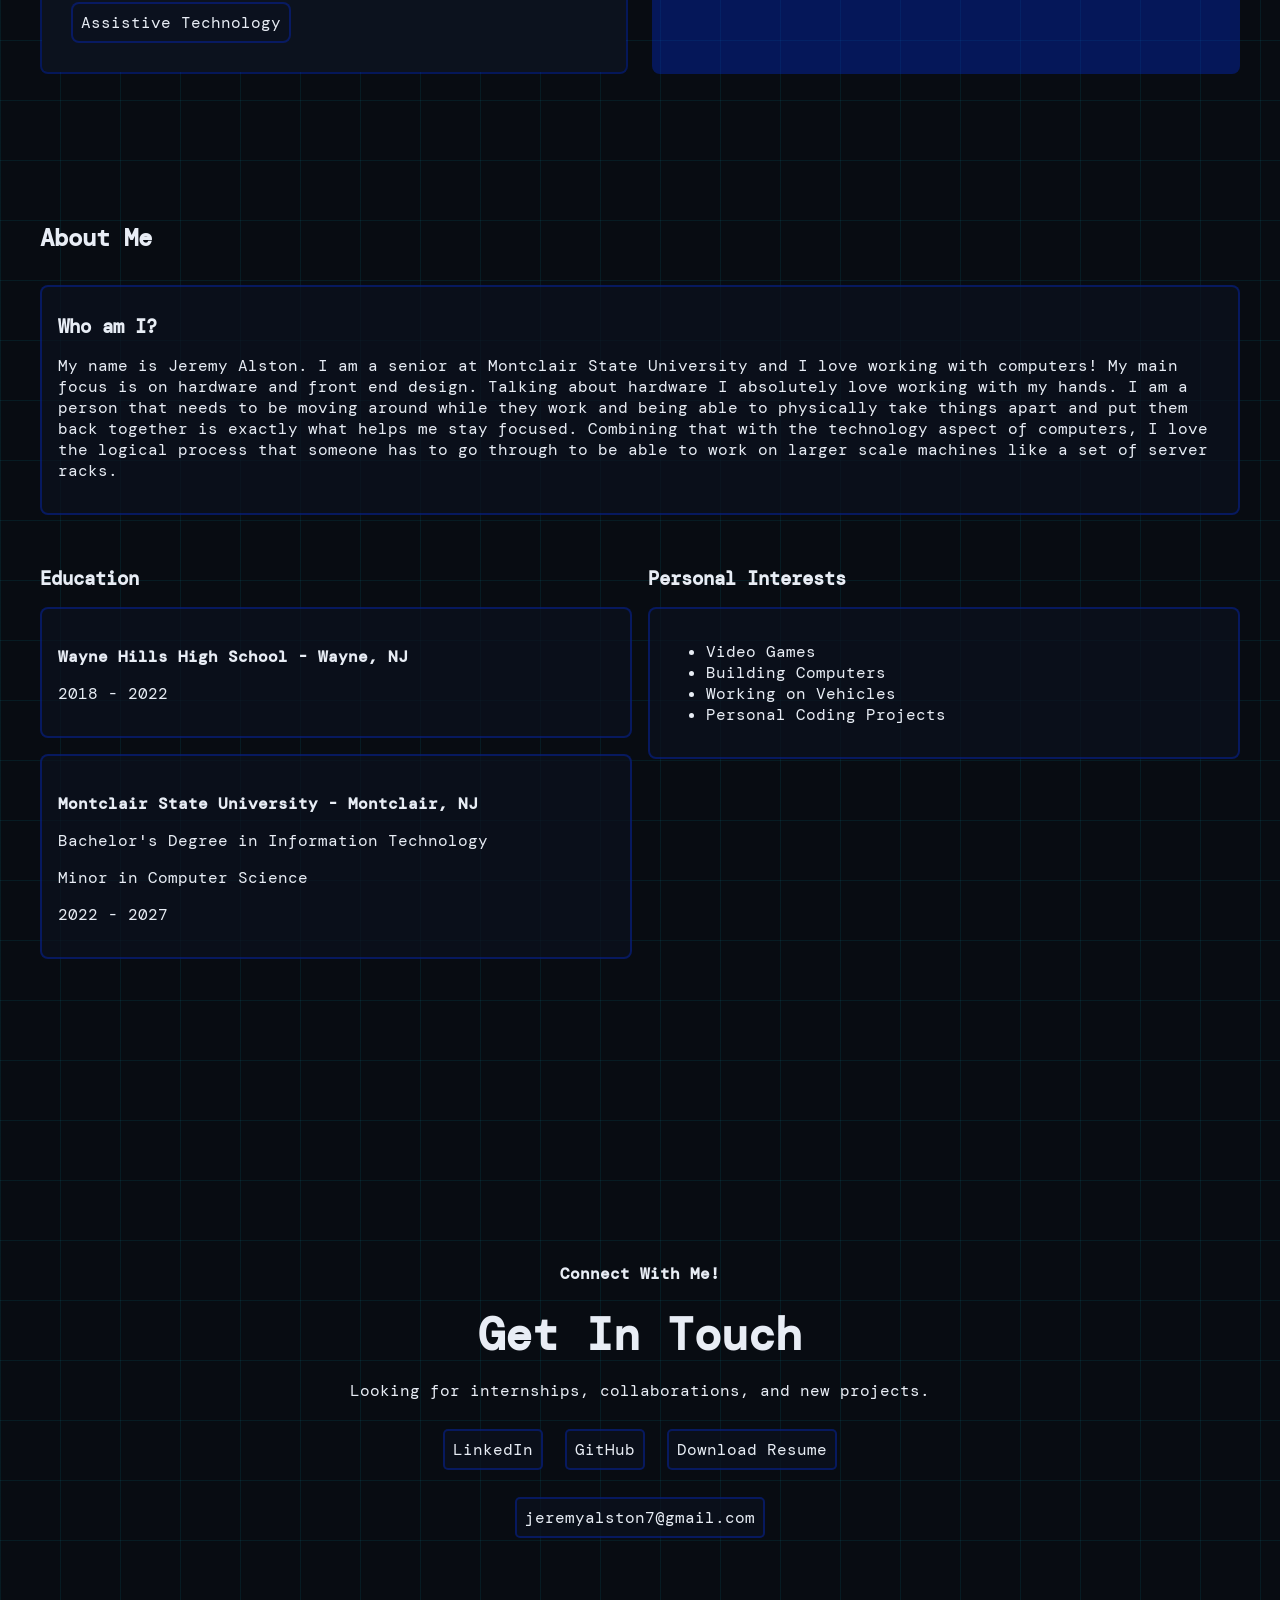
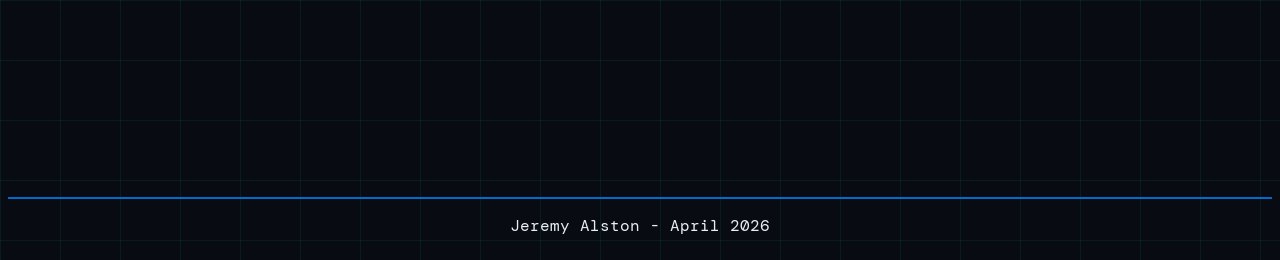
==== commit fc15bd53: "V1.2 Changes: - Made the features page adapt to mobile screens - Added "Under the hood" to the ham" ====
--- a/index.html
+++ b/index.html
@@ -1,7 +1,8 @@
 <!DOCTYPE html>
 <html lang="en">
 <head>
-    <title>Resume-learningV1</title>
+    <title>Interactive Resume</title>
+    <link rel="icon" type="image/svg+xml" href="favicon.svg">
     <meta name="viewport" content="width=device-width, initial-scale=1.0">
     <meta charset="UTF-8">
     <link rel="stylesheet" href="style.css">
@@ -26,6 +27,7 @@
             <li><a href="#projects">Projects</a></li>
             <li><a href="#about">About</a></li>
             <li><a href="#contact">Contact</a></li>
+            <li><a href="features.html">Under the Hood</a></li>
         </ul>
     </div>
 
@@ -236,33 +238,29 @@
 
         <div id="about-grid-group">
             <div>
-                <div class="education-group reveal">
-                    <h3 id="education-title">Education</h3>
-                    <div class="education-tags reveal">
-                        <h4 class="education-subtitle">Wayne Hills Highschool - Wayne, NJ</h4>
-                        <p>2018 - 2022</p>
-                    </div>
-
-                    <div class="education-tags reveal">
-                        <h4 class="education-subtitle">Montclair State University - Montclair, NJ</h4>
-                        <p>Bachelor's Degree in Information Technology</p>
-                        <p>Minor in Computer Science</p>
-                        <p>2022 - 2027</p>
-                    </div>
+                <h3 id="education-title">Education</h3>
+                <div class="education-tags reveal">
+                    <h4 class="education-subtitle">Wayne Hills High School - Wayne, NJ</h4>
+                    <p>2018 - 2022</p>
+                </div>
+
+                <div class="education-tags reveal">
+                    <h4 class="education-subtitle">Montclair State University - Montclair, NJ</h4>
+                    <p>Bachelor's Degree in Information Technology</p>
+                    <p>Minor in Computer Science</p>
+                    <p>2022 - 2027</p>
                 </div>
             </div>
 
             <div>
-                <div class="personal-group reveal">
-                    <h3 id="personal-title">Personal Interests</h3>
-                    <div class="personal-content-group">
-                        <ul>
-                            <li>Video Games</li>
-                            <li>Building Computers</li>
-                            <li>Working on Vehicles</li>
-                            <li>Personal Coding Projects</li>
-                        </ul>
-                    </div>
+                <h3 id="personal-title">Personal Interests</h3>
+                <div class="personal-content-group">
+                    <ul>
+                        <li>Video Games</li>
+                        <li>Building Computers</li>
+                        <li>Working on Vehicles</li>
+                        <li>Personal Coding Projects</li>
+                    </ul>
                 </div>
             </div>
         </div>
--- a/style.css
+++ b/style.css
@@ -185,7 +185,7 @@
     background-color: #00d9ff;
     filter: blur(80px);
     position: fixed;
-    z-index: 0;
+    z-index: -1;
     opacity: 100%;
     animation: drift 10s ease-in-out infinite alternate;
 }
@@ -199,7 +199,7 @@
     background-color: rgb(255, 0, 0);
     filter: blur(80px);
     position: fixed;
-    z-index: 0;
+    z-index: -1;
     opacity: 100%;
     animation: drift 10s ease-in-out infinite alternate;
 }
@@ -213,7 +213,7 @@
     background-color: magenta;
     filter: blur(80px);
     position: fixed;
-    z-index: 0;
+    z-index: -1;
     opacity: 100%;
     animation: drift 10s ease-in-out infinite alternate;
 }
@@ -522,6 +522,7 @@
 #education-title
 {
     margin-bottom: 1rem;
+    z-index: 1;
 }
 
 .education-tags
@@ -531,6 +532,8 @@
     border-radius: 8px;
     border: 2px solid rgba(0, 51, 255, 0.3);
     margin-bottom: 1rem;
+    position: relative;
+    z-index: 1;
 }
 
 .education-subtitle
@@ -559,6 +562,8 @@
     border-radius: 8px;
     border: 2px solid rgba(0, 51, 255, 0.3);
     margin-bottom: 1rem;
+    position: relative;
+    z-index: 1;
 }
 
 .personal-content
@@ -676,7 +681,7 @@
 /* ------------------FOOTER------------------ */
 #footer
 {
-    border-top: 2px solid rgba(0, 132, 255, 0.405);
+    border-top: 2px solid rgba(0, 132, 255, 0.792);
     padding: 1rem 2rem;
     text-align: center;
     margin-top: 13rem;
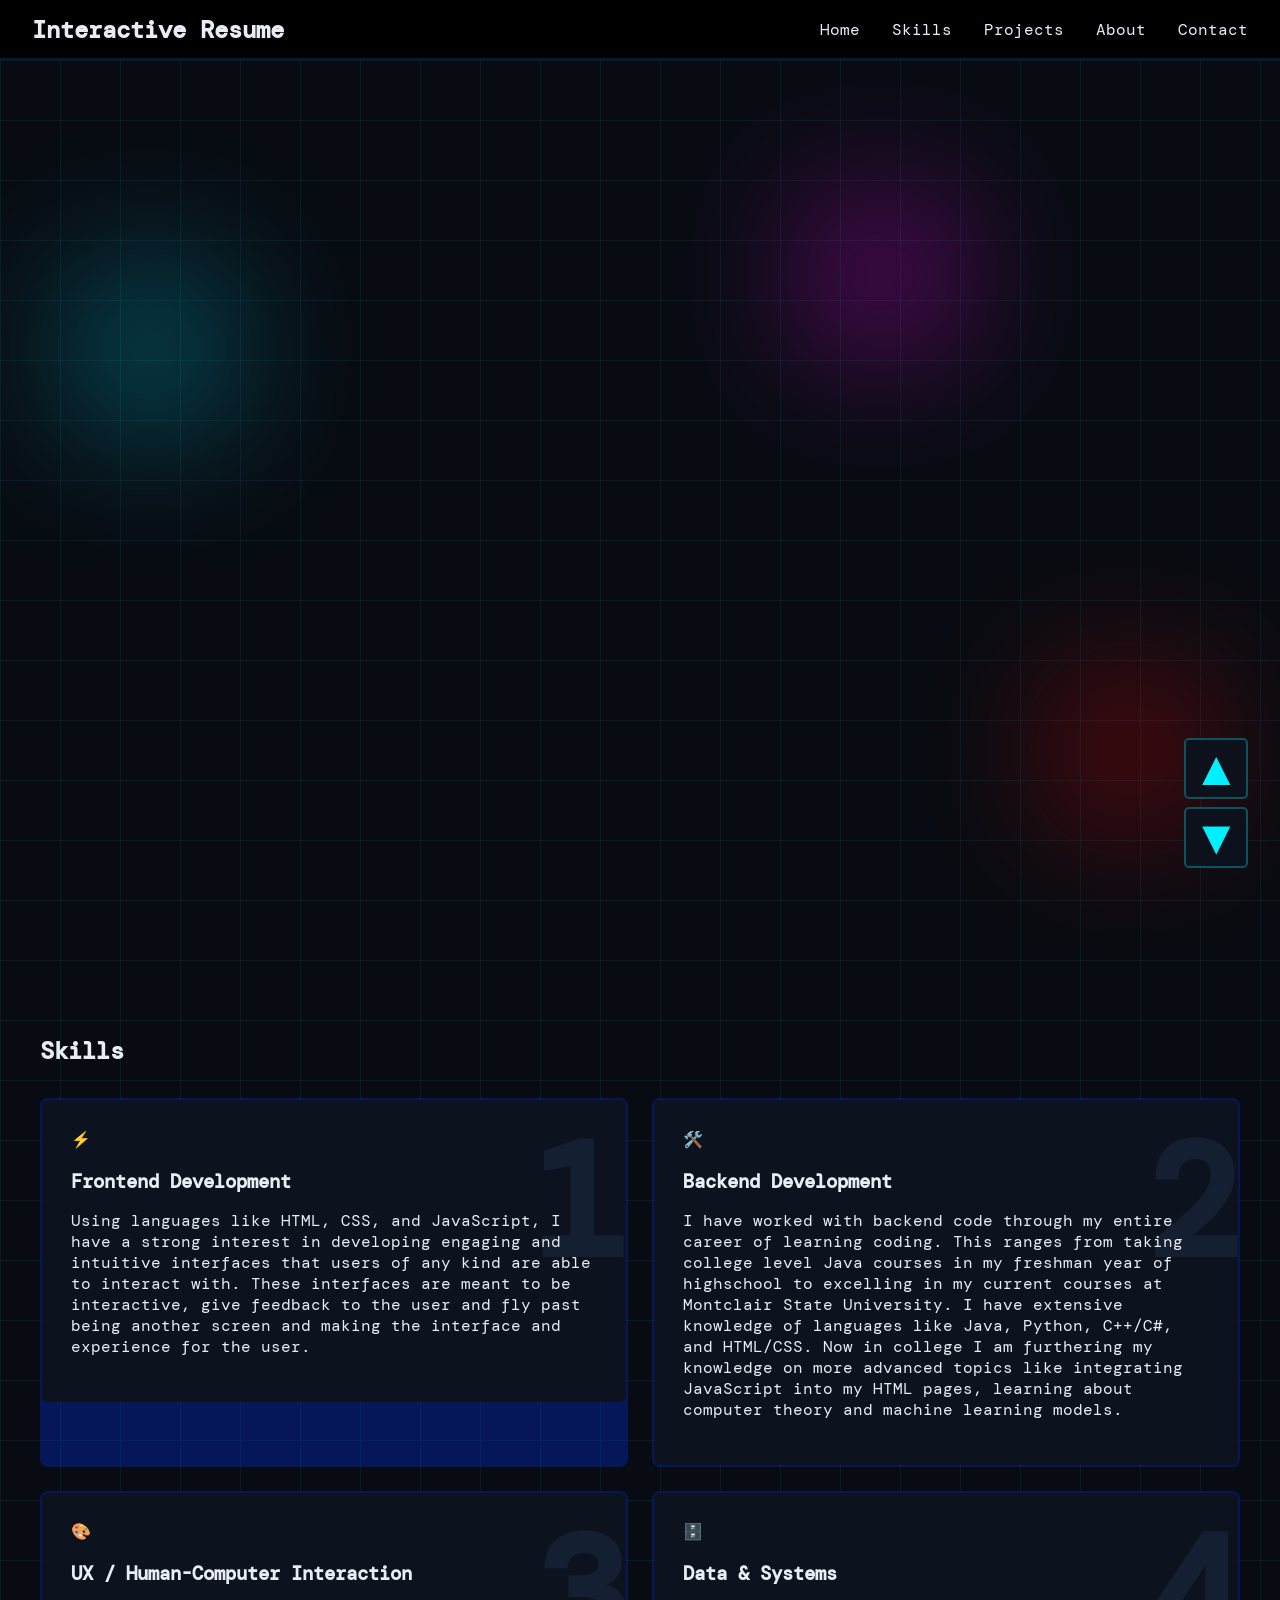
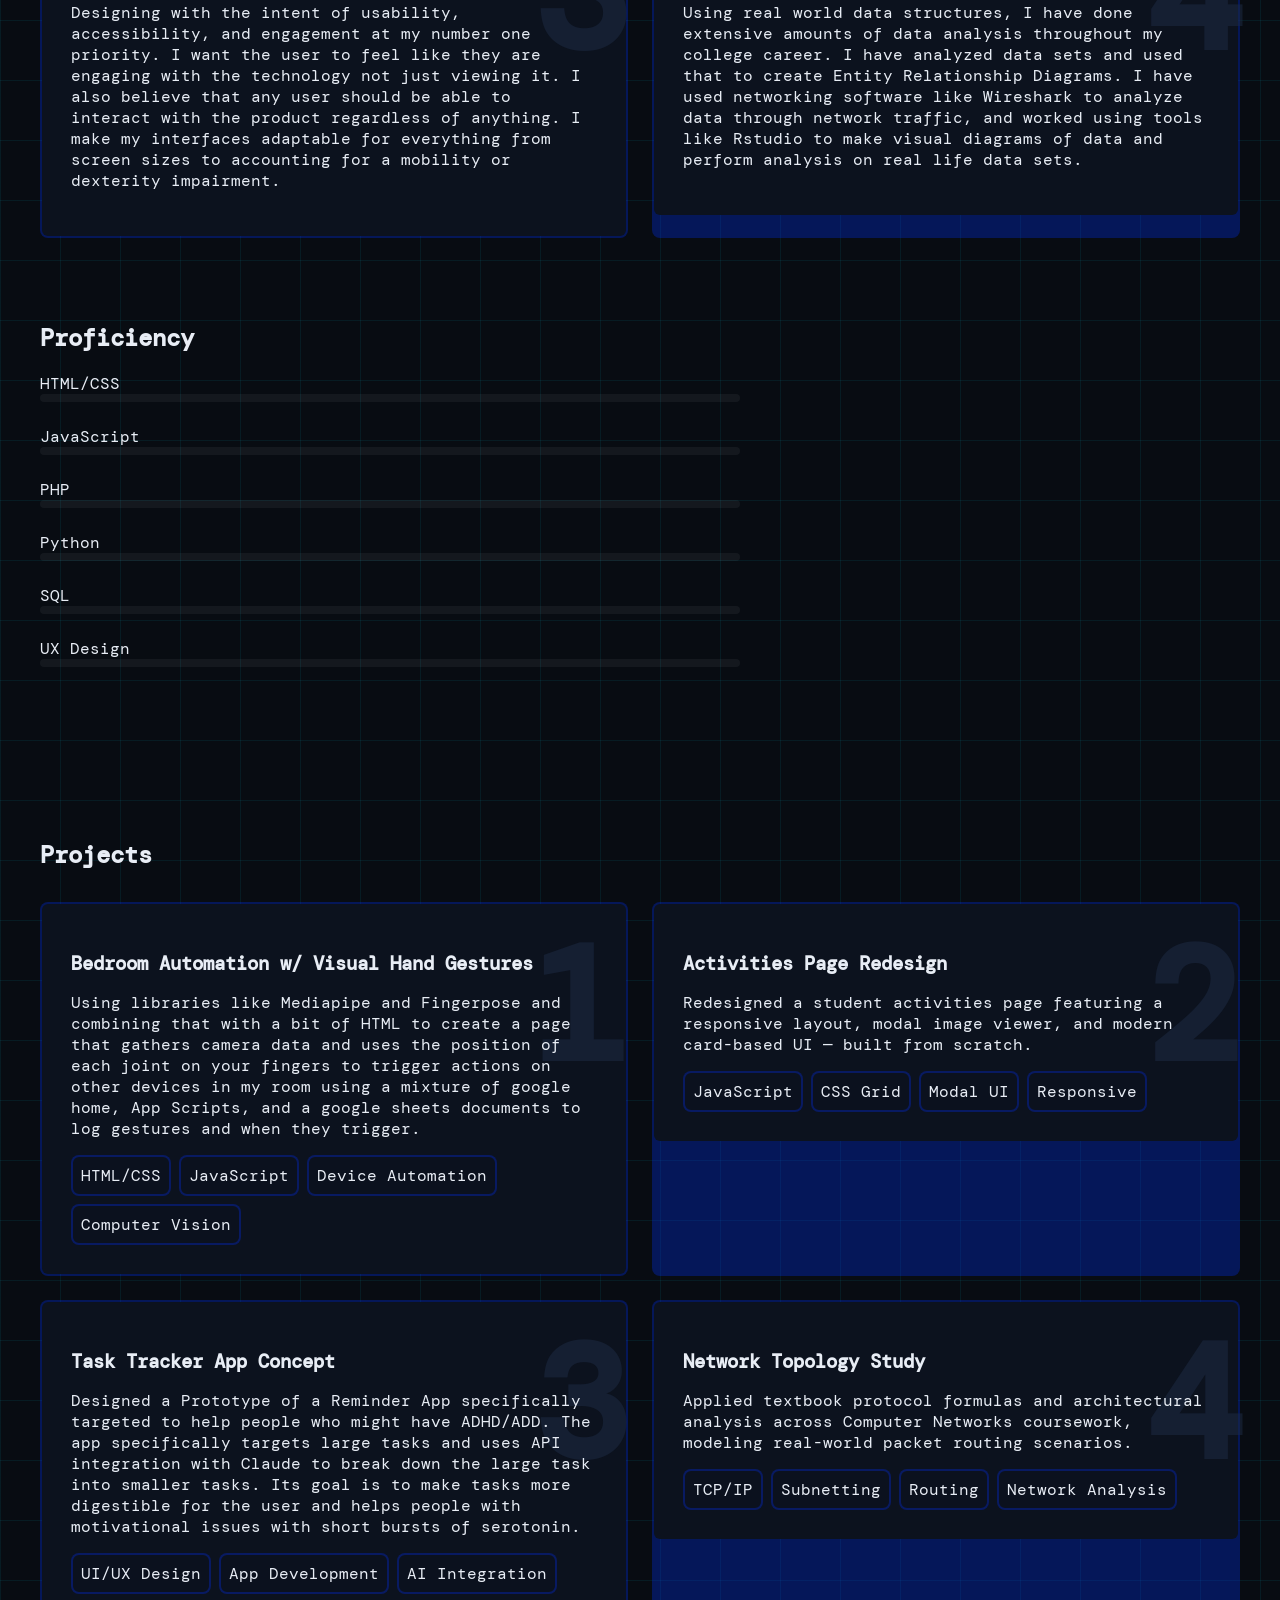
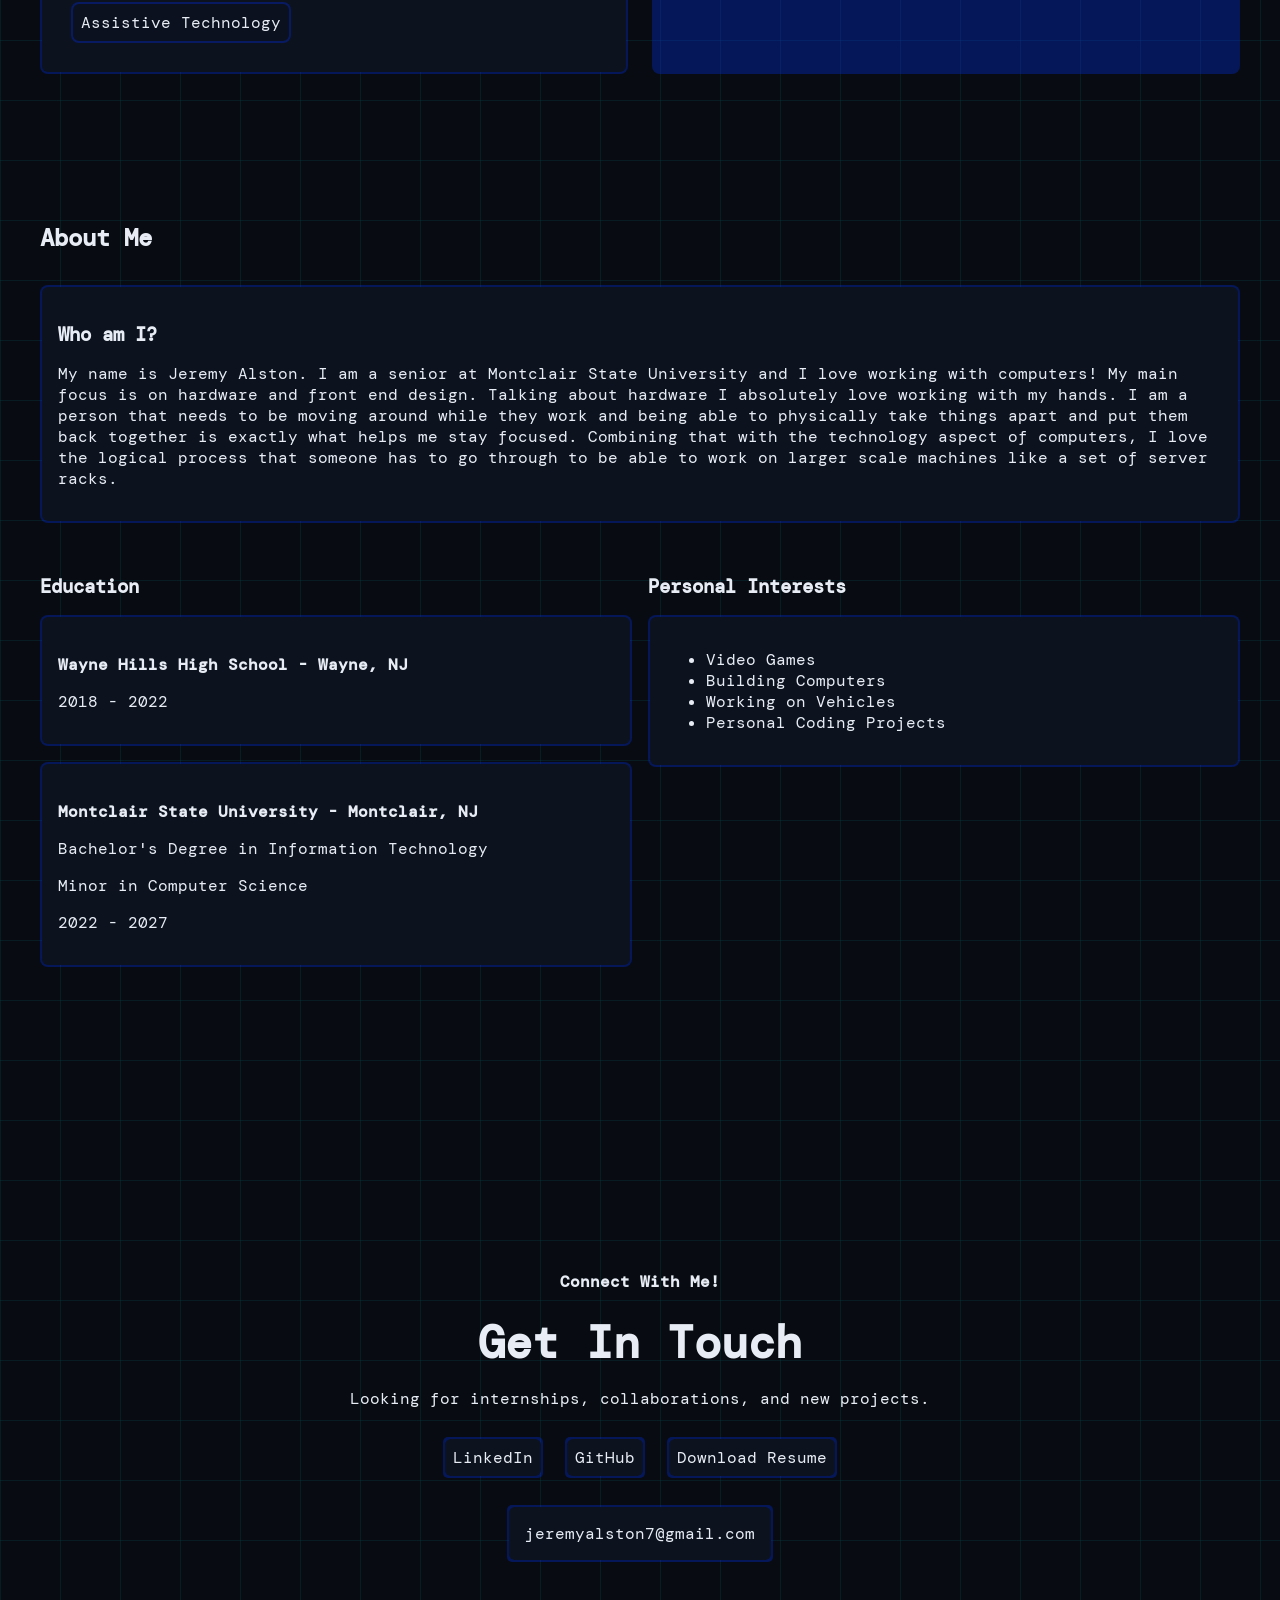
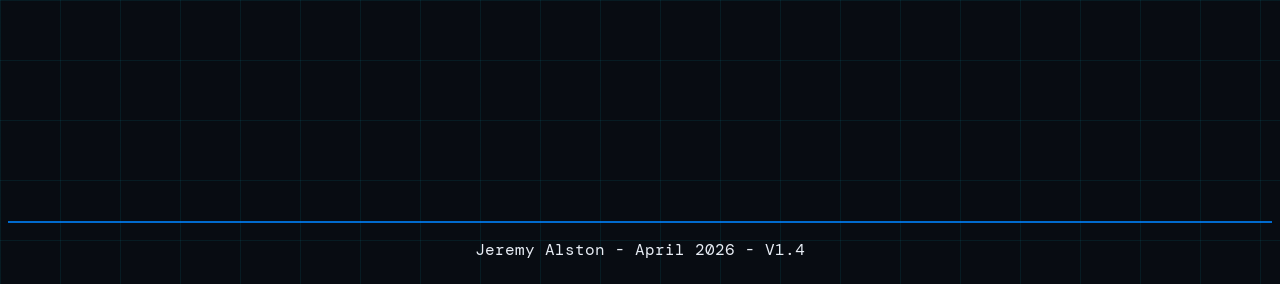
==== commit 0e0c0c99: "V1.4 Changes made: - Started including the version number in the footer of both pages. - Added gra" ====
--- a/index.html
+++ b/index.html
@@ -2,7 +2,7 @@
 <html lang="en">
 <head>
     <title>Interactive Resume</title>
-    <link rel="icon" type="image/svg+xml" href="favicon.svg">
+    <link rel="icon" type="image/svg+xml" href="UsedItems/favicon.svg">
     <meta name="viewport" content="width=device-width, initial-scale=1.0">
     <meta charset="UTF-8">
     <link rel="stylesheet" href="style.css">
@@ -229,38 +229,46 @@
         <h2 id="about-title">About Me</h2>
 
         <div class="wai-group reveal">
-            <h3 id="wai-title">Who am I?</h3>
-            <p class="wai-content">My name is Jeremy Alston. I am a senior at Montclair State University and I love working with computers! 
-                My main focus is on hardware and front end design. Talking about hardware I absolutely love working with my hands. 
-                I am a person that needs to be moving around while they work and being able to physically take things apart and put them back together is exactly what helps me stay focused. 
-                Combining that with the technology aspect of computers, I love the logical process that someone has to go through to be able to work on larger scale machines like a set of server racks.</p>
+            <div class="grad-inner-card">
+                <h3 id="wai-title">Who am I?</h3>
+                <p class="wai-content">My name is Jeremy Alston. I am a senior at Montclair State University and I love working with computers! 
+                    My main focus is on hardware and front end design. Talking about hardware I absolutely love working with my hands. 
+                    I am a person that needs to be moving around while they work and being able to physically take things apart and put them back together is exactly what helps me stay focused. 
+                    Combining that with the technology aspect of computers, I love the logical process that someone has to go through to be able to work on larger scale machines like a set of server racks.</p>
+            </div>
         </div>
 
         <div id="about-grid-group">
             <div>
                 <h3 id="education-title">Education</h3>
                 <div class="education-tags reveal">
-                    <h4 class="education-subtitle">Wayne Hills High School - Wayne, NJ</h4>
-                    <p>2018 - 2022</p>
+                    <div class="grad-inner-card">
+                        <h4 class="education-subtitle">Wayne Hills High School - Wayne, NJ</h4>
+                        <p>2018 - 2022</p>
+                    </div>
                 </div>
 
                 <div class="education-tags reveal">
-                    <h4 class="education-subtitle">Montclair State University - Montclair, NJ</h4>
-                    <p>Bachelor's Degree in Information Technology</p>
-                    <p>Minor in Computer Science</p>
-                    <p>2022 - 2027</p>
+                    <div class="grad-inner-card">
+                        <h4 class="education-subtitle">Montclair State University - Montclair, NJ</h4>
+                        <p>Bachelor's Degree in Information Technology</p>
+                        <p>Minor in Computer Science</p>
+                        <p>2022 - 2027</p>
+                    </div>
                 </div>
             </div>
 
             <div>
                 <h3 id="personal-title">Personal Interests</h3>
                 <div class="personal-content-group">
-                    <ul>
-                        <li>Video Games</li>
-                        <li>Building Computers</li>
-                        <li>Working on Vehicles</li>
-                        <li>Personal Coding Projects</li>
-                    </ul>
+                    <div class="grad-inner-card">
+                        <ul>
+                            <li>Video Games</li>
+                            <li>Building Computers</li>
+                            <li>Working on Vehicles</li>
+                            <li>Personal Coding Projects</li>
+                        </ul>
+                    </div>
                 </div>
             </div>
         </div>
@@ -276,19 +284,20 @@
 
         <div>
             <ul class="contact-link-list reveal">
-                <li class="contact-items"><a href="https://www.linkedin.com/feed/">LinkedIn</a></li>
-                <li class="contact-items"><a href="https://github.com/JeremyAlston7">GitHub</a></li>
-                <li class="contact-items"><a href="">Download Resume</a></li>
+                <li class="contact-items"><div class="grad-inner-contact"><a href="https://www.linkedin.com/in/jeremy-alston-b767683b9/">LinkedIn</a></div></li>
+                <li class="contact-items"><div class="grad-inner-contact"><a href="https://github.com/JeremyAlston7">GitHub</a></div></li>
+                <li class="contact-items"><div class="grad-inner-contact"><a href="UsedItems/Resume.pdf">Download Resume</a></div></li>
             </ul>
         </div>
         <div id="copy-email-group">
-            <span id="copy-email">jeremyalston7@gmail.com</span>
+            <div class="grad-inner-contact">
+                <span id="copy-email">jeremyalston7@gmail.com</span>
+            </div>
         </div>
         <span id="copy-confirm">Copied!</span>
     </section>
-
 <!-- ------------------FOOTER------------------ -->
-    <footer id="footer">Jeremy Alston - April 2026</footer>
+    <footer id="footer"></footer>
 
 <!-- ------------------SCROLL NAVIGATION ARROWS------------------ -->
     <div id="scroll-nav">
--- a/style.css
+++ b/style.css
@@ -241,7 +241,7 @@
     color: #00f0ff;
     background-color: rgba(0, 240, 255, 0.05);
     width: fit-content;
-    min-width: 330px;
+    min-width: 350px;
 }
 
 #home-banner
@@ -624,7 +624,7 @@
 {
     transform: scale(1.085);
     z-index: 2;
-    border: 2px solid rgba(0, 132, 255, 0.522);
+    border: 0px solid rgba(0, 132, 255, 0.522);
     background-color: rgb(12, 18, 30);
 }
 
@@ -658,7 +658,7 @@
 {
     transform: scale(1.085);
     z-index: 2;
-    border: 2px solid rgba(0, 132, 255, 0.522);
+    border: 0px solid rgba(0, 132, 255, 0.522);
     background-color: rgb(12, 18, 30);
 }
 
@@ -751,6 +751,47 @@
     transform: scale(1.1);
 }
 
+/* ------------------GRADIENT BORDER ELEMENTS------------------ */
+.wai-group, .education-tags, .personal-content-group, .contact-items, #copy-email-group
+{
+    padding: 2px;
+    background: rgba(0, 51, 255, 0.3);
+    border: none;
+    position: relative;
+}
+
+.education-tags:hover, .personal-content-group:hover
+{
+    transform: scale(1.085);
+    transition: transform 0.3s ease, z-index 0.3s;
+    position: relative;
+    z-index: 2;
+}
+
+.wai-group:hover
+{
+    transform: scale(1.05);
+    transition: transform 0.3s ease, z-index 0.3s;
+    position: relative;
+    z-index: 2;
+}
+
+.grad-inner-card
+{
+    background-color: rgb(12, 18, 30);
+    border-radius: 6px;
+    padding: 1rem;
+    height: 100%;
+}
+
+.grad-inner-contact
+{
+    background-color: rgb(12, 18, 30);
+    border-radius: 6px;
+    padding: 8px;
+    height: 100%;
+}
+
 /* ------------------MEDIA QUERIES AND SCREEN SIZING------------------ */
 @media (max-width: 768px)
 {
@@ -858,7 +899,10 @@
     .projects-card:hover,
     .btn:hover,
     .contact-items:hover,
-    #copy-email-group:hover
+    #copy-email-group:hover, 
+    .wai-group:hover, 
+    .education-tags:hover, 
+    .personal-content-group:hover
     {
         transform: none;
     }
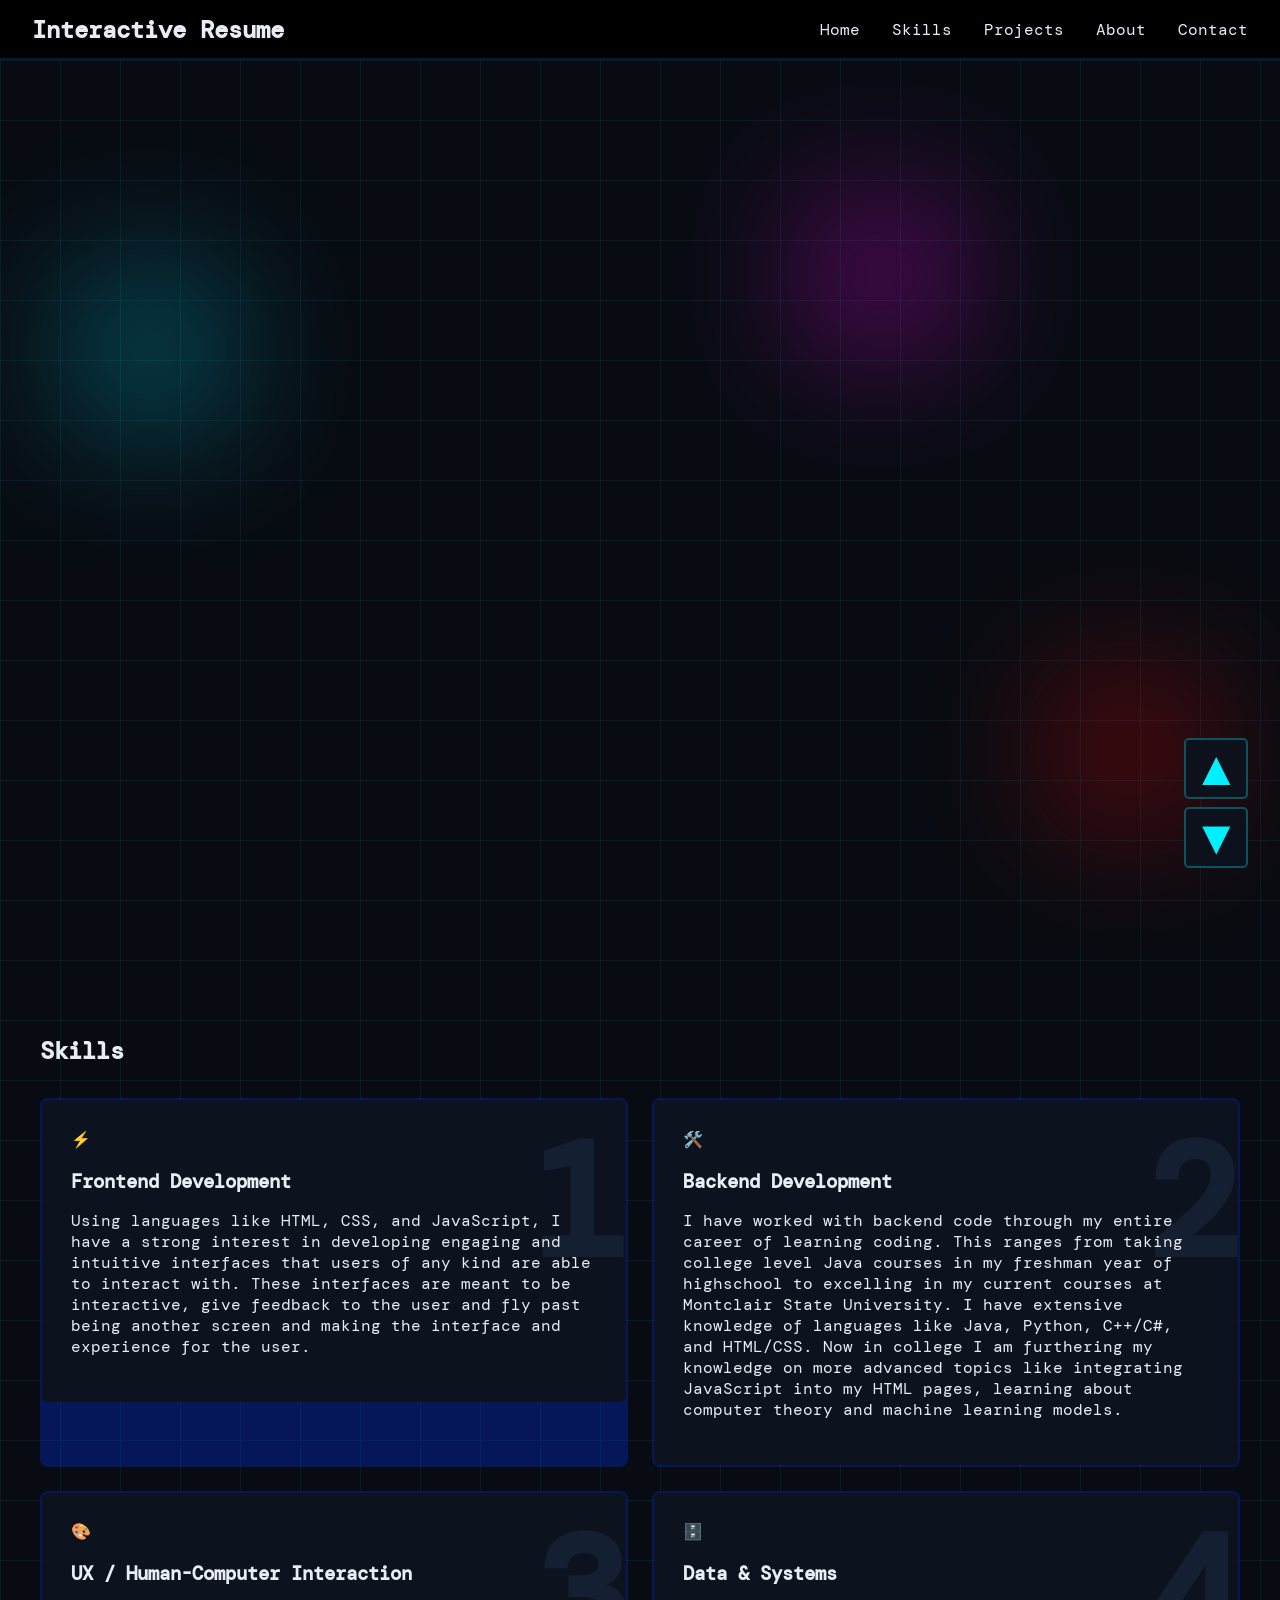
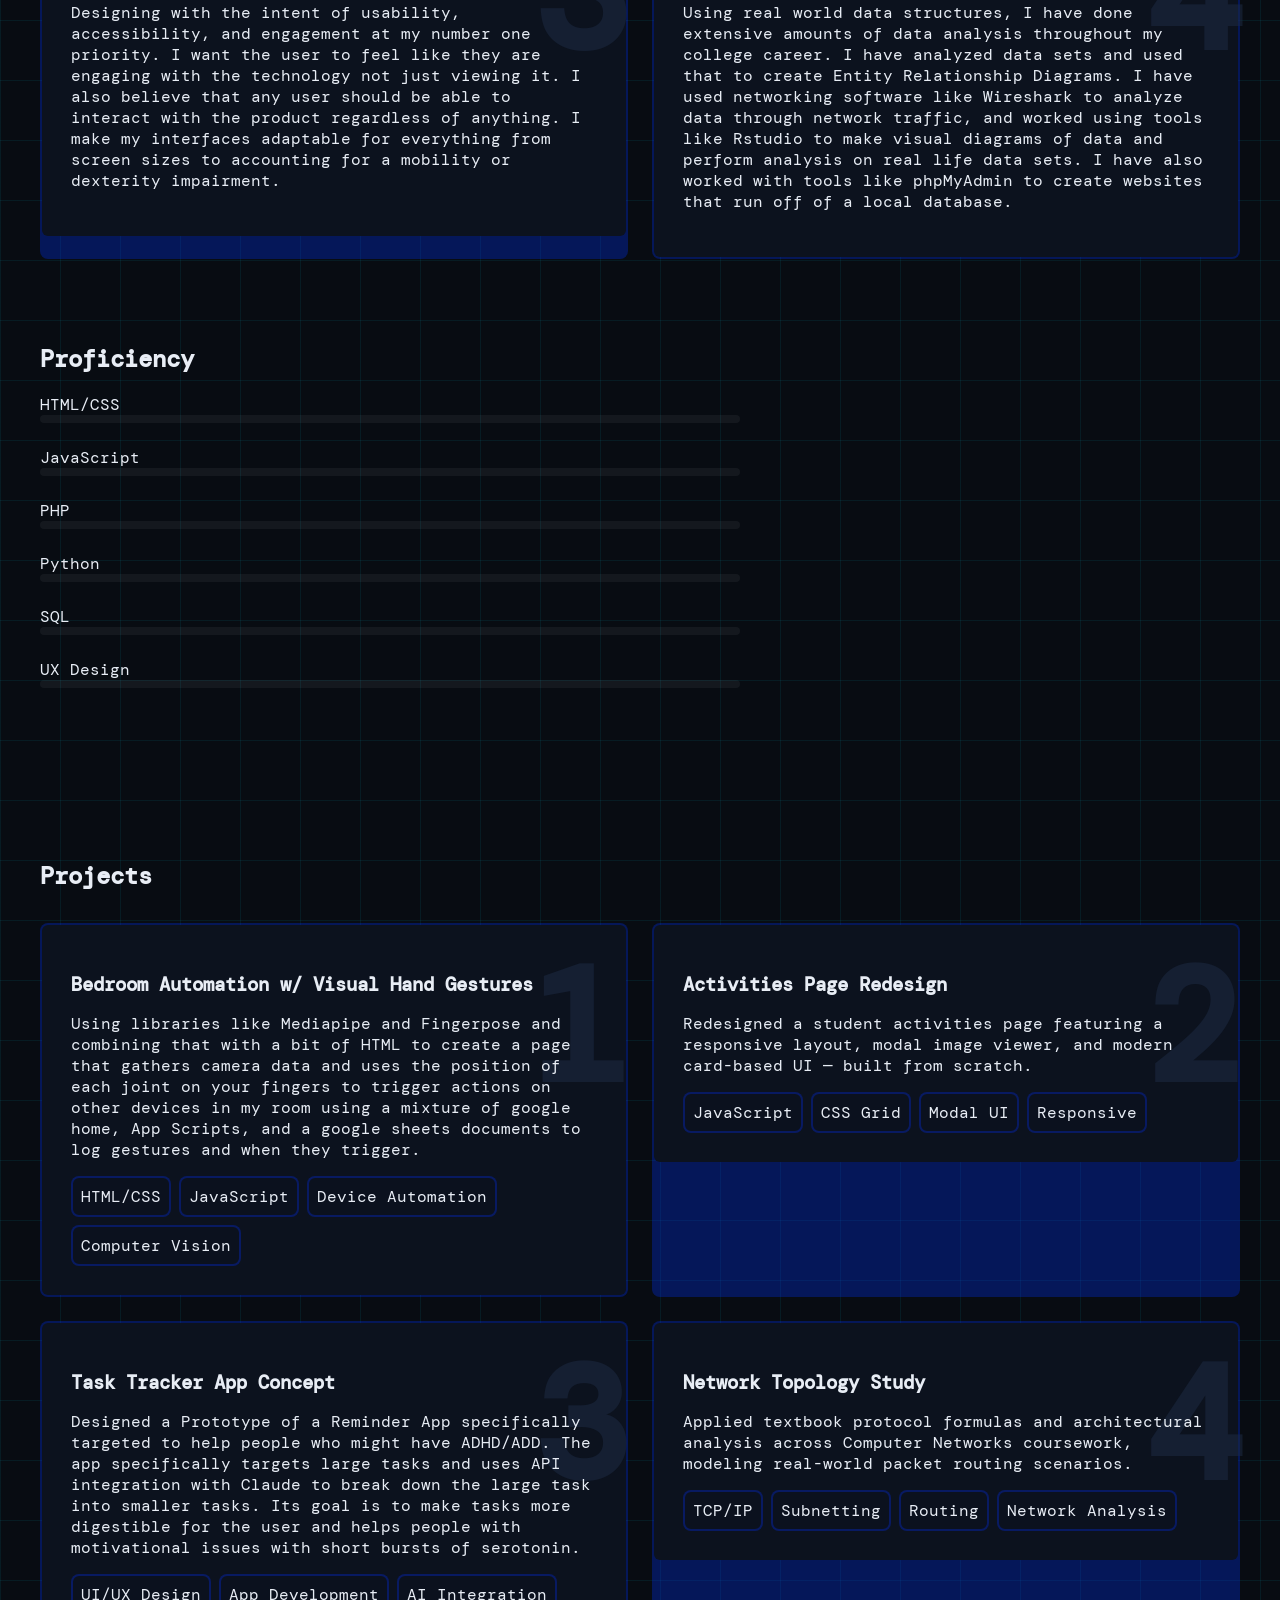
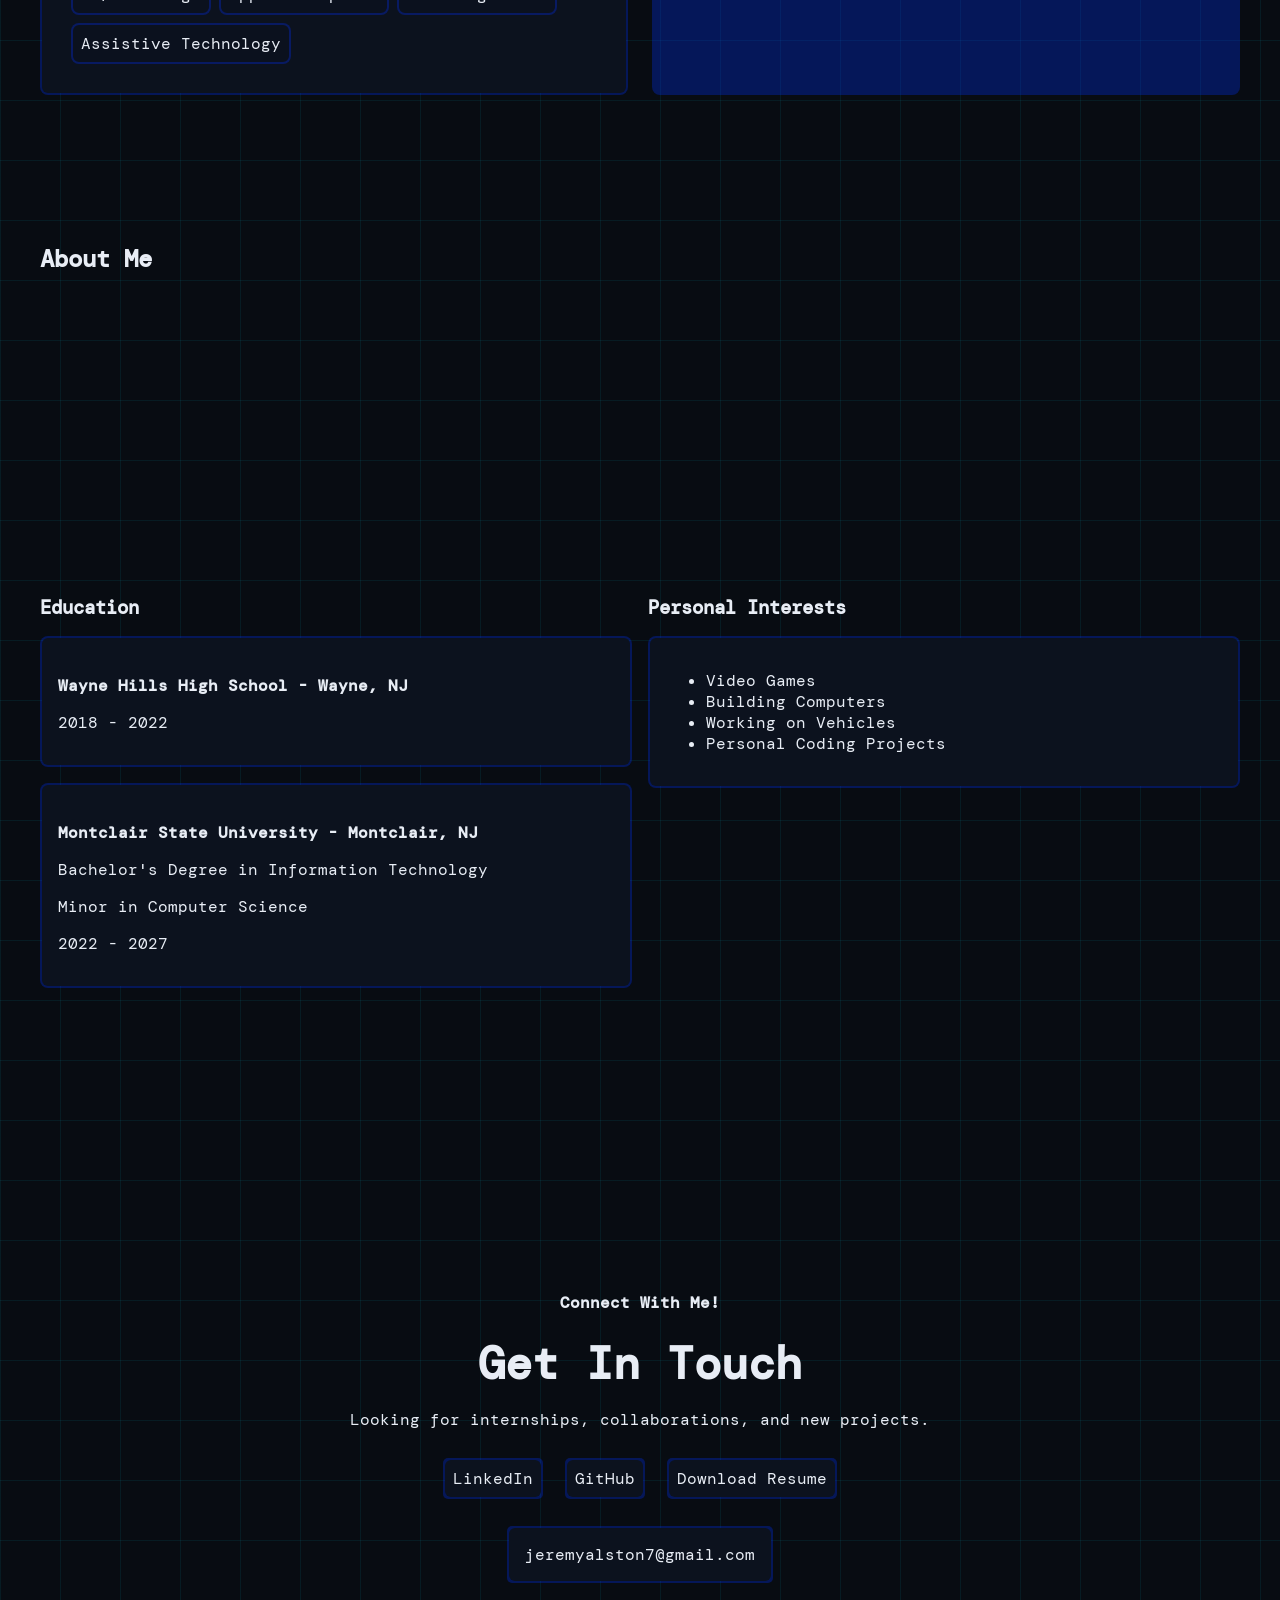
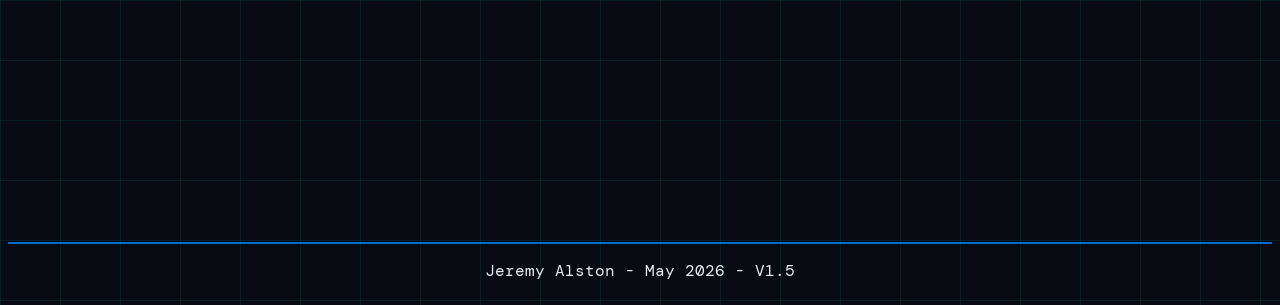
==== commit 783dc5a5: "V1.5 -Refined some text" ====
--- a/index.html
+++ b/index.html
@@ -58,7 +58,10 @@
         
         <h1><span class="gradient-text">J</span>eremy <span class="gradient-text">A</span>lston</h1>
         <h3>IT & CS Student - Wayne, NJ</h3>
-        <p id="home-text">Building interfaces that feel alive and systems that make sense. Focused on web development, UX design, and the art of making technology approachable, one thoughtful interaction at a time.</p>
+        <p id="home-text">Building interfaces that feel alive and systems that make sense. Focused on web 
+            development, UX design, and the art of making technology approachable, one thoughtful 
+            interaction at a time.
+        </p>
         
         <div class="typing-container">
             <span>> /</span><span id="typing-animation"></span><span class="cursor">|</span>
@@ -83,7 +86,12 @@
                     <span class="card-number">1</span>
                     <span>⚡</span>
                     <h3>Frontend Development</h3>
-                    <p>Using languages like HTML, CSS, and JavaScript, I have a strong interest in developing engaging and intuitive interfaces that users of any kind are able to interact with. These interfaces are meant to be interactive, give feedback to the user and fly past being another screen and making the interface and experience for the user.</p>
+                    <p>Using languages like HTML, CSS, and JavaScript, I have a strong interest in 
+                        developing engaging and intuitive interfaces that users of any kind are able to 
+                        interact with. These interfaces are meant to be interactive, give feedback to the 
+                        user and fly past being another screen and making the interface and experience 
+                        for the user.
+                    </p>
                 </div>
             </div>
 
@@ -93,7 +101,13 @@
                     <span class="card-number">2</span>
                     <span>🛠️</span>
                     <h3>Backend Development</h3>
-                    <p>I have worked with backend code through my entire career of learning coding. This ranges from taking college level Java courses in my freshman year of highschool to excelling in my current courses at Montclair State University. I have extensive knowledge of languages like Java, Python, C++/C#, and HTML/CSS. Now in college I am furthering my knowledge on more advanced topics like integrating JavaScript into my HTML pages, learning about computer theory and machine learning models.</p>
+                    <p>I have worked with backend code through my entire career of learning coding. This 
+                        ranges from taking college level Java courses in my freshman year of highschool 
+                        to excelling in my current courses at Montclair State University. I have extensive 
+                        knowledge of languages like Java, Python, C++/C#, and HTML/CSS. Now in college I 
+                        am furthering my knowledge on more advanced topics like integrating JavaScript 
+                        into my HTML pages, learning about computer theory and machine learning models.
+                    </p>
                 </div>
             </div>
 
@@ -103,7 +117,12 @@
                     <span class="card-number">3</span>
                     <span>🎨</span>
                     <h3>UX / Human-Computer Interaction</h3>
-                    <p>Designing with the intent of usability, accessibility, and engagement at my number one priority. I want the user to feel like they are engaging with the technology not just viewing it. I also believe that any user should be able to interact with the product regardless of anything. I make my interfaces adaptable for everything from screen sizes to accounting for a mobility or dexterity impairment.</p>
+                    <p>Designing with the intent of usability, accessibility, and engagement at my number 
+                        one priority. I want the user to feel like they are engaging with the technology 
+                        not just viewing it. I also believe that any user should be able to interact with 
+                        the product regardless of anything. I make my interfaces adaptable for everything 
+                        from screen sizes to accounting for a mobility or dexterity impairment.
+                    </p>
                 </div>
             </div>
 
@@ -113,7 +132,14 @@
                     <span class="card-number">4</span>
                     <span>🗄️</span>
                     <h3>Data & Systems</h3>
-                    <p>Using real world data structures, I have done extensive amounts of data analysis throughout my college career. I have analyzed data sets and used that to create Entity Relationship Diagrams. I have used networking software like Wireshark to analyze data through network traffic, and worked using tools like Rstudio to make visual diagrams of data and perform analysis on real life data sets.</p>
+                    <p>Using real world data structures, I have done extensive amounts of data analysis 
+                        throughout my college career. I have analyzed data sets and used that to create 
+                        Entity Relationship Diagrams. I have used networking software like Wireshark to 
+                        analyze data through network traffic, and worked using tools like Rstudio to make 
+                        visual diagrams of data and perform analysis on real life data sets. I have
+                        also worked with tools like phpMyAdmin to create websites that run off of a local
+                        database.
+                    </p>
                 </div>
             </div>
         </div>
@@ -167,7 +193,13 @@
                 <div class="card-inner">
                     <span class="card-number">1</span>
                     <h3>Bedroom Automation w/ Visual Hand Gestures</h3>
-                    <p>Using libraries like Mediapipe and Fingerpose and combining that with a bit of HTML to create a page that gathers camera data and uses the position of each joint on your fingers to trigger actions on other devices in my room using a mixture of google home, App Scripts, and a google sheets documents to log gestures and when they trigger.</p>
+                    <p>Using libraries like Mediapipe and Fingerpose and combining that with a bit of 
+                        HTML to create a page that gathers camera data and uses the position of each 
+                        joint on your fingers to trigger actions on other devices in my room using a 
+                        mixture of google home, App Scripts, and a google sheets documents to log 
+                        gestures and when they trigger.
+                    </p>
+
                     <div class="tag-group">
                         <span class="project-tags">HTML/CSS</span>
                         <span class="project-tags">JavaScript</span>
@@ -182,7 +214,10 @@
                 <div class="card-inner">
                     <span class="card-number">2</span>
                     <h3>Activities Page Redesign</h3>
-                    <p>Redesigned a student activities page featuring a responsive layout, modal image viewer, and modern card-based UI — built from scratch.</p>
+                    <p>Redesigned a student activities page featuring a responsive layout, modal image 
+                        viewer, and modern card-based UI — built from scratch.
+                    </p>
+
                     <div class="tag-group">
                         <span class="project-tags">JavaScript</span>
                         <span class="project-tags">CSS Grid</span>
@@ -197,7 +232,13 @@
                 <div class="card-inner">
                     <span class="card-number">3</span>
                     <h3>Task Tracker App Concept</h3>
-                    <p>Designed a Prototype of a Reminder App specifically targeted to help people who might have ADHD/ADD. The app specifically targets large tasks and uses API integration with Claude to break down the large task into smaller tasks. Its goal is to make tasks more digestible for the user and helps people with motivational issues with short bursts of serotonin.</p>
+                    <p>Designed a Prototype of a Reminder App specifically targeted to help people who 
+                        might have ADHD/ADD. The app specifically targets large tasks and uses API 
+                        integration with Claude to break down the large task into smaller tasks. Its goal 
+                        is to make tasks more digestible for the user and helps people with motivational 
+                        issues with short bursts of serotonin.
+                    </p>
+
                     <div class="tag-group">
                         <span class="project-tags">UI/UX Design</span>
                         <span class="project-tags">App Development</span>
@@ -212,7 +253,10 @@
                 <div class="card-inner">
                     <span class="card-number">4</span>
                     <h3>Network Topology Study</h3>
-                    <p>Applied textbook protocol formulas and architectural analysis across Computer Networks coursework, modeling real-world packet routing scenarios.</p>
+                    <p>Applied textbook protocol formulas and architectural analysis across Computer 
+                        Networks coursework, modeling real-world packet routing scenarios.
+                    </p>
+
                     <div class="tag-group">
                         <span class="project-tags">TCP/IP</span>
                         <span class="project-tags">Subnetting</span>
@@ -231,10 +275,15 @@
         <div class="wai-group reveal">
             <div class="grad-inner-card">
                 <h3 id="wai-title">Who am I?</h3>
-                <p class="wai-content">My name is Jeremy Alston. I am a senior at Montclair State University and I love working with computers! 
-                    My main focus is on hardware and front end design. Talking about hardware I absolutely love working with my hands. 
-                    I am a person that needs to be moving around while they work and being able to physically take things apart and put them back together is exactly what helps me stay focused. 
-                    Combining that with the technology aspect of computers, I love the logical process that someone has to go through to be able to work on larger scale machines like a set of server racks.</p>
+                <p class="wai-content">My name is Jeremy Alston. I am a senior at Montclair State 
+                    University and I love working with computers! My main focus is on hardware and front 
+                    end design. Talking about hardware I absolutely love working with my hands. I am a 
+                    person that needs to be moving around while they work and being able to physically 
+                    take things apart and put them back together is exactly what helps me stay focused. 
+                    Combining that with the technology aspect of computers, I love the logical process 
+                    that someone has to go through to be able to work on larger scale machines like a set 
+                    of server racks.
+                </p>
             </div>
         </div>
 
